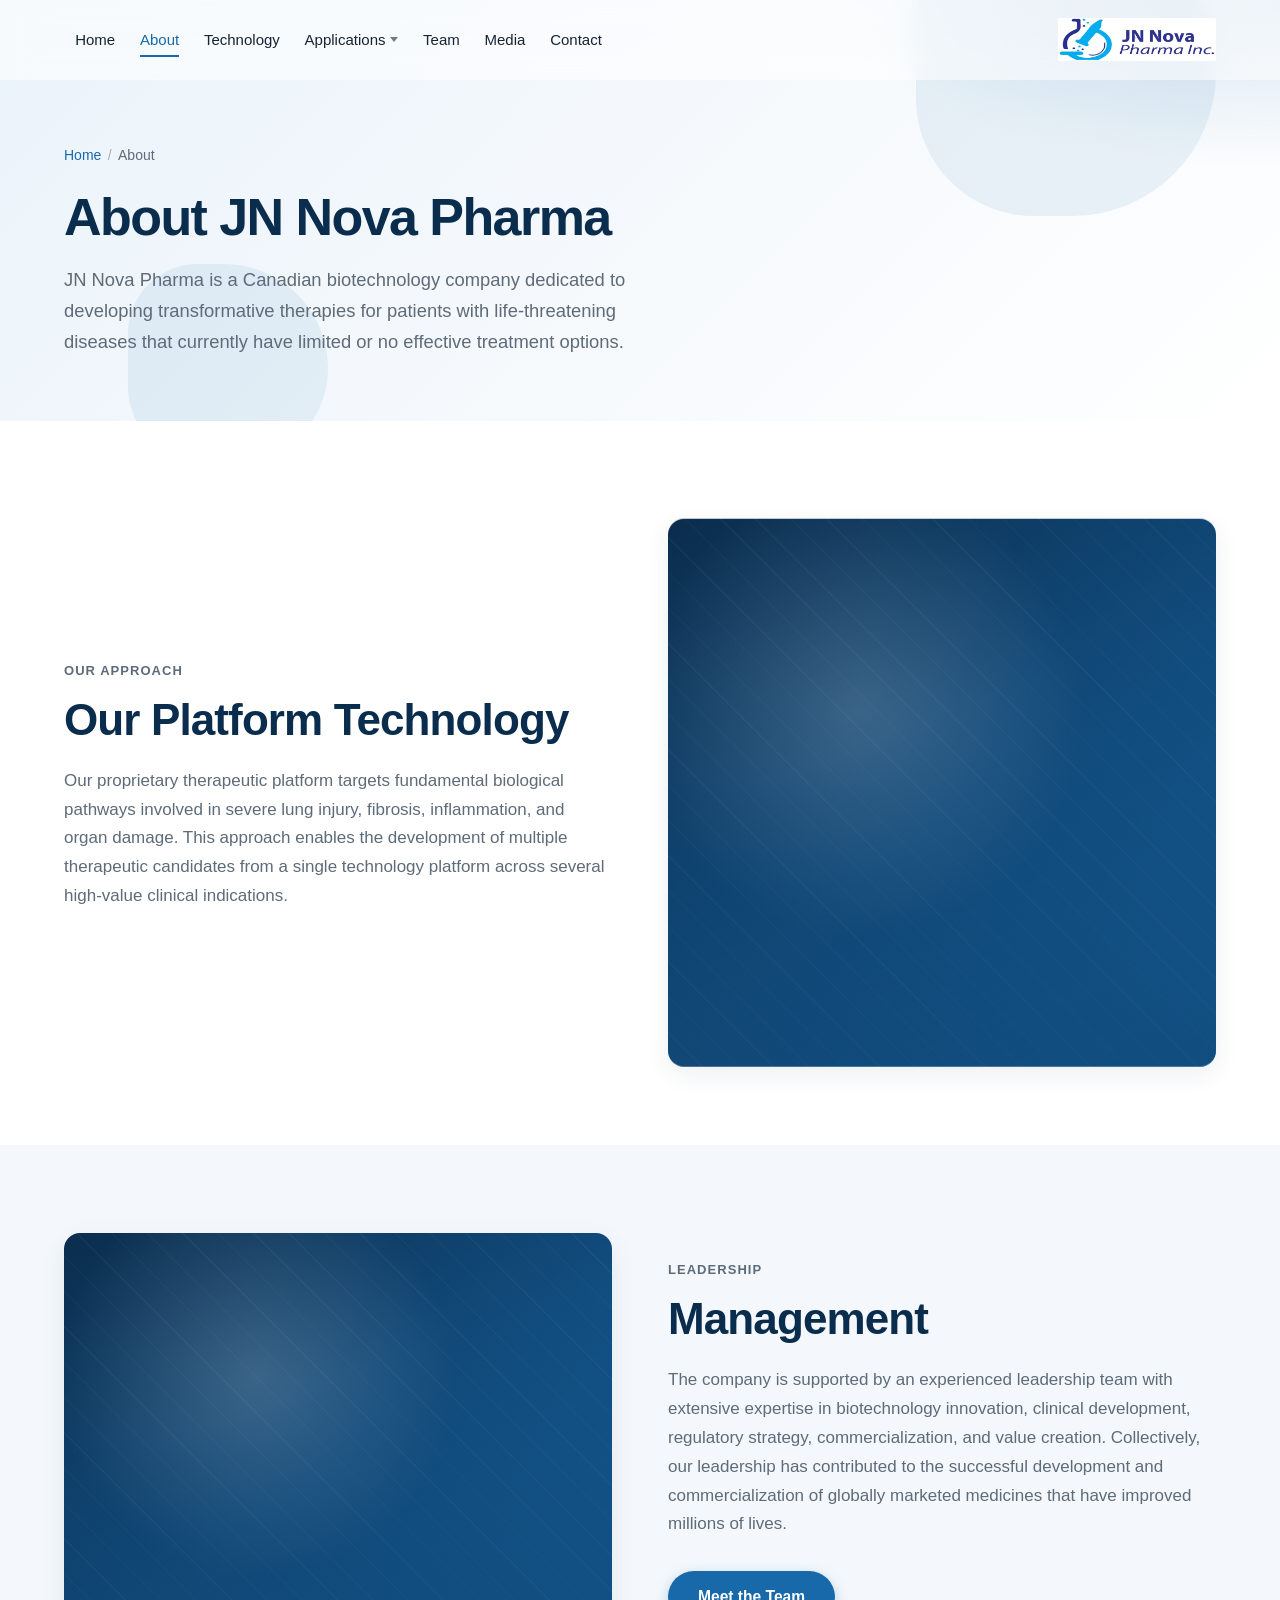
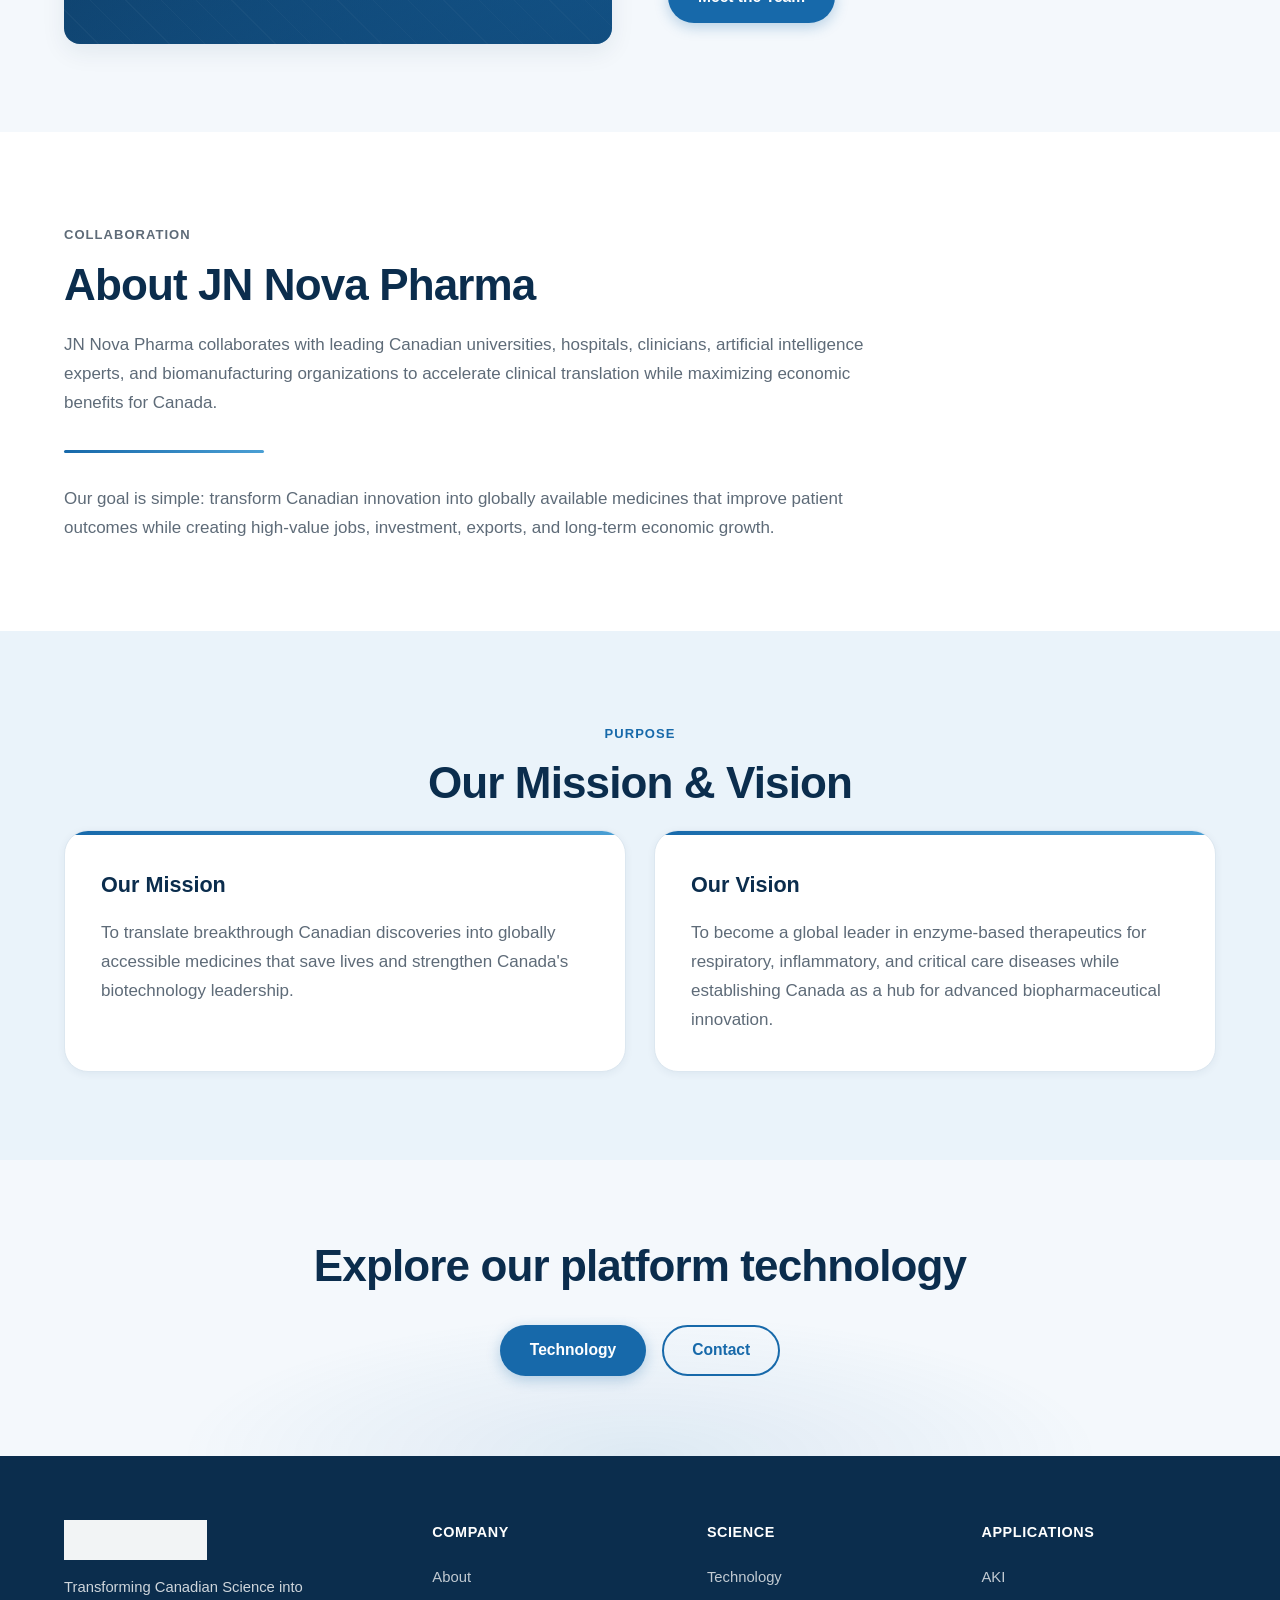
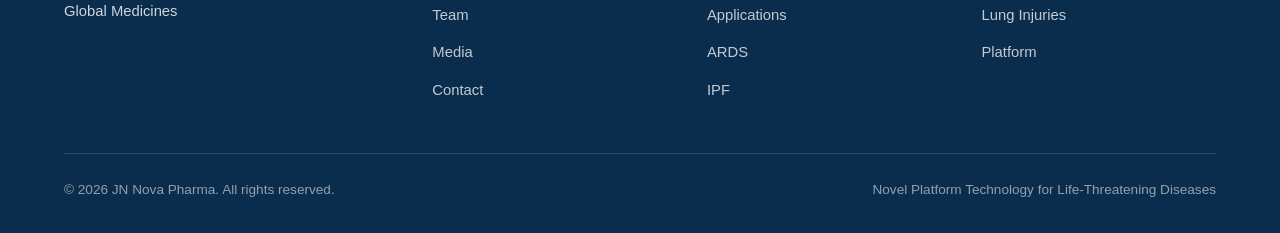
==== about.html @ 57dfb6fd "Full website" ====
<!DOCTYPE html>
<html lang="en">
<head>
  <meta charset="UTF-8">
  <meta name="viewport" content="width=device-width, initial-scale=1.0">
  <title>About JN Nova Pharma — Canadian Biotechnology Company</title>
  <meta name="description" content="JN Nova Pharma is a Canadian biotechnology company dedicated to developing transformative therapies for patients with life-threatening diseases that currently have limited or no effective treatment options.">
  <meta property="og:title" content="About JN Nova Pharma">
  <meta property="og:description" content="JN Nova Pharma is a Canadian biotechnology company dedicated to developing transformative therapies for patients with life-threatening diseases.">
  <meta property="og:type" content="website">
  <meta property="og:image" content="assets/logo.png">
  <link rel="stylesheet" href="styles.css">
</head>
<body class="page-load">
  <a class="skip-link" href="#main">Skip to main content</a>

  <header class="site-header">
    <div class="header-inner">
      <div class="nav-cluster">
        <button class="nav-toggle" type="button" aria-expanded="false" aria-controls="primary-nav" aria-label="Menu">
          <span></span><span></span><span></span>
        </button>
        <nav class="primary-nav" id="primary-nav" aria-label="Primary">
          <ul>
            <li><a href="index.html">Home</a></li>
            <li><a href="about.html" aria-current="page">About</a></li>
            <li><a href="technology.html">Technology</a></li>
            <li class="nav-dropdown">
              <button type="button" aria-expanded="false" aria-haspopup="true">Applications</button>
              <div class="nav-dropdown-panel" role="menu">
                <a href="applications.html" role="menuitem">Overview</a>
                <a href="ards.html" role="menuitem">ARDS</a>
                <a href="ipf.html" role="menuitem">IPF</a>
                <a href="aki.html" role="menuitem">AKI</a>
                <a href="lung-injuries.html" role="menuitem">Lung Injuries</a>
              </div>
            </li>
            <li><a href="team.html">Team</a></li>
            <li><a href="media.html">Media</a></li>
            <li><a href="contact.html">Contact</a></li>
          </ul>
        </nav>
      </div>
      <a class="logo-link" href="index.html">
        <img src="assets/logo.png" alt="JN Nova Pharma logo" width="573" height="160">
      </a>
    </div>
  </header>

  <main id="main">
    <section class="page-hero" aria-labelledby="page-title">
      <div class="page-hero__shapes" aria-hidden="true">
        <div class="page-hero__shape page-hero__shape--1"></div>
        <div class="page-hero__shape page-hero__shape--2"></div>
      </div>
      <div class="container">
        <nav class="breadcrumb" aria-label="Breadcrumb">
          <a href="index.html">Home</a>
          <span aria-hidden="true">/</span>
          <span>About</span>
        </nav>
        <h1 id="page-title">About JN Nova Pharma</h1>
        <p>JN Nova Pharma is a Canadian biotechnology company dedicated to developing transformative therapies for patients with life-threatening diseases that currently have limited or no effective treatment options.</p>
      </div>
    </section>

    <section class="section" aria-labelledby="platform-approach">
      <div class="container grid-2">
        <div class="reveal-left prose">
          <p class="section-label">Our Approach</p>
          <h2 class="section-title" id="platform-approach">Our Platform Technology</h2>
          <p>Our proprietary therapeutic platform targets fundamental biological pathways involved in severe lung injury, fibrosis, inflammation, and organ damage. This approach enables the development of multiple therapeutic candidates from a single technology platform across several high-value clinical indications.</p>
        </div>
        <div class="reveal-right">
          <!-- Replace with molecular / pathway research imagery -->
          <div class="media-frame media-frame--asymmetric img-zoom parallax-img">
            <div class="media-frame__pattern"></div>
            <div class="media-frame__overlay"></div>
          </div>
        </div>
      </div>
    </section>

    <section class="section section--soft" aria-labelledby="leadership-support">
      <div class="container grid-2">
        <div class="reveal-left order-media">
          <!-- Replace with clinical or leadership collaboration image -->
          <div class="media-frame img-zoom">
            <div class="media-frame__pattern"></div>
            <div class="media-frame__overlay"></div>
          </div>
        </div>
        <div class="reveal-right prose">
          <p class="section-label">Leadership</p>
          <h2 class="section-title" id="leadership-support">Management</h2>
          <p>The company is supported by an experienced leadership team with extensive expertise in biotechnology innovation, clinical development, regulatory strategy, commercialization, and value creation. Collectively, our leadership has contributed to the successful development and commercialization of globally marketed medicines that have improved millions of lives.</p>
          <div class="link-row">
            <a class="btn btn--primary" href="team.html">Meet the Team</a>
          </div>
        </div>
      </div>
    </section>

    <section class="section" aria-labelledby="collaboration">
      <div class="container">
        <div class="reveal prose" style="max-width: 800px;">
          <p class="section-label">Collaboration</p>
          <h2 class="section-title" id="collaboration">About JN Nova Pharma</h2>
          <p>JN Nova Pharma collaborates with leading Canadian universities, hospitals, clinicians, artificial intelligence experts, and biomanufacturing organizations to accelerate clinical translation while maximizing economic benefits for Canada.</p>
        </div>
        <hr class="gradient-accent mt-4" style="max-width: 200px; margin-left: 0;">
        <div class="reveal mt-4 prose" style="max-width: 800px;">
          <p>Our goal is simple: transform Canadian innovation into globally available medicines that improve patient outcomes while creating high-value jobs, investment, exports, and long-term economic growth.</p>
        </div>
      </div>
    </section>

    <section class="section section--blue" aria-labelledby="mission-vision">
      <div class="container">
        <div class="text-center reveal">
          <p class="section-label">Purpose</p>
          <h2 class="section-title" id="mission-vision">Our Mission &amp; Vision</h2>
        </div>
        <div class="mv-grid stagger">
          <article class="mv-card">
            <h3>Our Mission</h3>
            <p>To translate breakthrough Canadian discoveries into globally accessible medicines that save lives and strengthen Canada's biotechnology leadership.</p>
          </article>
          <article class="mv-card">
            <h3>Our Vision</h3>
            <p>To become a global leader in enzyme-based therapeutics for respiratory, inflammatory, and critical care diseases while establishing Canada as a hub for advanced biopharmaceutical innovation.</p>
          </article>
        </div>
      </div>
    </section>

    <section class="cta-band" aria-labelledby="about-cta">
      <div class="container reveal text-center">
        <h2 class="section-title" id="about-cta">Explore our platform technology</h2>
        <div class="btn-group">
          <a class="btn btn--primary" href="technology.html">Technology</a>
          <a class="btn btn--outline" href="contact.html">Contact</a>
        </div>
      </div>
    </section>
  </main>

  <footer class="site-footer">
    <div class="container">
      <div class="footer-grid">
        <div class="footer-brand">
          <img src="assets/logo.png" alt="JN Nova Pharma logo" width="573" height="160">
          <p>Transforming Canadian Science into Global Medicines</p>
        </div>
        <div class="footer-col">
          <h4>Company</h4>
          <ul>
            <li><a href="about.html">About</a></li>
            <li><a href="team.html">Team</a></li>
            <li><a href="media.html">Media</a></li>
            <li><a href="contact.html">Contact</a></li>
          </ul>
        </div>
        <div class="footer-col">
          <h4>Science</h4>
          <ul>
            <li><a href="technology.html">Technology</a></li>
            <li><a href="applications.html">Applications</a></li>
            <li><a href="ards.html">ARDS</a></li>
            <li><a href="ipf.html">IPF</a></li>
          </ul>
        </div>
        <div class="footer-col">
          <h4>Applications</h4>
          <ul>
            <li><a href="aki.html">AKI</a></li>
            <li><a href="lung-injuries.html">Lung Injuries</a></li>
            <li><a href="technology.html">Platform</a></li>
          </ul>
        </div>
      </div>
      <div class="footer-bottom">
        <p>&copy; <span data-year></span> JN Nova Pharma. All rights reserved.</p>
        <p>Novel Platform Technology for Life-Threatening Diseases</p>
      </div>
    </div>
  </footer>

  <script src="script.js"></script>
</body>
</html>
---- styles.css ----
/* ==========================================================================
   JN Nova Pharma — Global Styles
   HTML5 / CSS3 only — no frameworks
   ========================================================================== */

:root {
  --bg: #ffffff;
  --bg-soft: #f4f8fc;
  --bg-blue: #eaf3fa;
  --primary: #1769aa;
  --primary-hover: #12568c;
  --dark: #0b2d4d;
  --text: #172333;
  --text-secondary: #5e6b78;
  --border: #dce7f0;
  --white: #ffffff;
  --shadow-sm: 0 2px 8px rgba(11, 45, 77, 0.06);
  --shadow-md: 0 8px 24px rgba(11, 45, 77, 0.08);
  --shadow-lg: 0 16px 48px rgba(11, 45, 77, 0.12);
  --radius: 16px;
  --radius-sm: 10px;
  --radius-lg: 24px;
  --header-h: 80px;
  --font: -apple-system, BlinkMacSystemFont, "Segoe UI", Roboto, "Helvetica Neue", Arial, sans-serif;
  --transition: 0.3s ease;
  --max: 1200px;
}

*,
*::before,
*::after {
  box-sizing: border-box;
  margin: 0;
  padding: 0;
}

html {
  scroll-behavior: smooth;
  -webkit-text-size-adjust: 100%;
}

body {
  font-family: var(--font);
  font-size: 1.0625rem;
  line-height: 1.7;
  color: var(--text);
  background: var(--bg);
  overflow-x: hidden;
}

img {
  max-width: 100%;
  height: auto;
  display: block;
  object-fit: cover;
}

a {
  color: var(--primary);
  text-decoration: none;
  transition: color var(--transition);
}

a:hover {
  color: var(--primary-hover);
}

ul,
ol {
  list-style: none;
}

button,
input,
textarea,
select {
  font-family: inherit;
  font-size: inherit;
}

/* --------------------------------------------------------------------------
   Accessibility
   -------------------------------------------------------------------------- */

.skip-link {
  position: absolute;
  top: -100%;
  left: 1rem;
  z-index: 10000;
  background: var(--dark);
  color: var(--white);
  padding: 0.75rem 1.25rem;
  border-radius: var(--radius-sm);
  font-weight: 600;
}

.skip-link:focus {
  top: 1rem;
}

:focus-visible {
  outline: 3px solid var(--primary);
  outline-offset: 3px;
}

.sr-only {
  position: absolute;
  width: 1px;
  height: 1px;
  padding: 0;
  margin: -1px;
  overflow: hidden;
  clip: rect(0, 0, 0, 0);
  white-space: nowrap;
  border: 0;
}

/* --------------------------------------------------------------------------
   Layout utilities
   -------------------------------------------------------------------------- */

.container {
  width: 100%;
  max-width: var(--max);
  margin: 0 auto;
  padding: 0 1.5rem;
}

.section {
  padding: 5.5rem 0;
  position: relative;
}

.section--soft {
  background: var(--bg-soft);
}

.section--blue {
  background: var(--bg-blue);
}

.section--dark {
  background: var(--dark);
  color: var(--white);
}

.section--dark .section-label,
.section--dark .section-lead,
.section--dark p {
  color: rgba(255, 255, 255, 0.82);
}

.section-label {
  display: inline-block;
  font-size: 0.8125rem;
  font-weight: 700;
  letter-spacing: 0.08em;
  text-transform: uppercase;
  color: var(--primary);
  margin-bottom: 0.75rem;
}

.section-title {
  font-size: clamp(1.85rem, 4vw, 2.75rem);
  font-weight: 700;
  line-height: 1.2;
  color: var(--dark);
  letter-spacing: -0.02em;
  margin-bottom: 1.25rem;
}

.section--dark .section-title {
  color: var(--white);
}

.section-lead {
  font-size: 1.125rem;
  color: var(--text-secondary);
  max-width: 640px;
  margin-bottom: 2rem;
}

.grid-2 {
  display: grid;
  grid-template-columns: 1fr 1fr;
  gap: 3.5rem;
  align-items: center;
}

.grid-3 {
  display: grid;
  grid-template-columns: repeat(3, 1fr);
  gap: 1.75rem;
}

.grid-4 {
  display: grid;
  grid-template-columns: repeat(4, 1fr);
  gap: 1.5rem;
}

/* --------------------------------------------------------------------------
   Header / Navigation
   -------------------------------------------------------------------------- */

.site-header {
  position: fixed;
  top: 0;
  left: 0;
  right: 0;
  z-index: 1000;
  height: var(--header-h);
  display: flex;
  align-items: center;
  transition: background 0.35s ease, box-shadow 0.35s ease, backdrop-filter 0.35s ease;
  background: rgba(255, 255, 255, 0.55);
  backdrop-filter: blur(14px);
  -webkit-backdrop-filter: blur(14px);
  border-bottom: 1px solid transparent;
}

.site-header.is-scrolled {
  background: rgba(255, 255, 255, 0.97);
  box-shadow: var(--shadow-sm);
  border-bottom-color: var(--border);
  backdrop-filter: blur(8px);
  -webkit-backdrop-filter: blur(8px);
}

.header-inner {
  display: flex;
  align-items: center;
  justify-content: space-between;
  width: 100%;
  max-width: var(--max);
  margin: 0 auto;
  padding: 0 1.5rem;
  gap: 1.5rem;
}

.nav-cluster {
  display: flex;
  align-items: center;
  gap: 0.25rem;
  flex: 1;
}

.nav-toggle {
  display: none;
  flex-direction: column;
  justify-content: center;
  gap: 5px;
  width: 44px;
  height: 44px;
  background: transparent;
  border: 1px solid var(--border);
  border-radius: var(--radius-sm);
  cursor: pointer;
  padding: 10px;
  flex-shrink: 0;
}

.nav-toggle span {
  display: block;
  height: 2px;
  width: 100%;
  background: var(--dark);
  border-radius: 2px;
  transition: transform 0.3s ease, opacity 0.3s ease;
}

.nav-toggle[aria-expanded="true"] span:nth-child(1) {
  transform: translateY(7px) rotate(45deg);
}

.nav-toggle[aria-expanded="true"] span:nth-child(2) {
  opacity: 0;
}

.nav-toggle[aria-expanded="true"] span:nth-child(3) {
  transform: translateY(-7px) rotate(-45deg);
}

.primary-nav ul {
  display: flex;
  align-items: center;
  gap: 0.15rem;
  flex-wrap: wrap;
}

.primary-nav a {
  position: relative;
  display: inline-block;
  padding: 0.5rem 0.7rem;
  color: var(--text);
  font-size: 0.9375rem;
  font-weight: 500;
}

.primary-nav a::after {
  content: "";
  position: absolute;
  left: 0.7rem;
  right: 0.7rem;
  bottom: 0.2rem;
  height: 2px;
  background: var(--primary);
  transform: scaleX(0);
  transform-origin: left;
  transition: transform 0.3s ease;
}

.primary-nav a:hover,
.primary-nav a[aria-current="page"] {
  color: var(--primary);
}

.primary-nav a:hover::after,
.primary-nav a[aria-current="page"]::after {
  transform: scaleX(1);
}

.logo-link {
  display: flex;
  align-items: center;
  flex-shrink: 0;
  margin-left: auto;
}

.logo-link img {
  height: 44px;
  width: auto;
  object-fit: contain;
}

.nav-dropdown {
  position: relative;
}

.nav-dropdown > button {
  background: none;
  border: none;
  cursor: pointer;
  position: relative;
  display: inline-flex;
  align-items: center;
  gap: 0.3rem;
  padding: 0.5rem 0.7rem;
  color: var(--text);
  font-size: 0.9375rem;
  font-weight: 500;
}

.nav-dropdown > button::after {
  content: "";
  width: 0;
  height: 0;
  border-left: 4px solid transparent;
  border-right: 4px solid transparent;
  border-top: 5px solid currentColor;
  opacity: 0.6;
}

.nav-dropdown-panel {
  position: absolute;
  top: calc(100% + 0.5rem);
  left: 0;
  min-width: 220px;
  background: var(--white);
  border: 1px solid var(--border);
  border-radius: var(--radius-sm);
  box-shadow: var(--shadow-md);
  padding: 0.5rem;
  opacity: 0;
  visibility: hidden;
  transform: translateY(6px);
  transition: opacity 0.25s ease, transform 0.25s ease, visibility 0.25s ease;
  z-index: 100;
}

.nav-dropdown.is-open .nav-dropdown-panel,
.nav-dropdown:hover .nav-dropdown-panel,
.nav-dropdown:focus-within .nav-dropdown-panel {
  opacity: 1;
  visibility: visible;
  transform: translateY(0);
}

.nav-dropdown-panel a {
  display: block;
  padding: 0.65rem 0.85rem;
  border-radius: 8px;
  color: var(--text);
  font-size: 0.9rem;
}

.nav-dropdown-panel a::after {
  display: none;
}

.nav-dropdown-panel a:hover {
  background: var(--bg-soft);
  color: var(--primary);
}

/* --------------------------------------------------------------------------
   Buttons
   -------------------------------------------------------------------------- */

.btn {
  display: inline-flex;
  align-items: center;
  justify-content: center;
  gap: 0.5rem;
  padding: 0.9rem 1.75rem;
  font-weight: 600;
  font-size: 0.975rem;
  border-radius: 999px;
  border: 2px solid transparent;
  cursor: pointer;
  transition: background 0.3s ease, color 0.3s ease, border-color 0.3s ease, transform 0.3s ease, box-shadow 0.3s ease;
  text-align: center;
  line-height: 1.2;
}

.btn:hover {
  transform: translateY(-2px);
}

.btn--primary {
  background: var(--primary);
  color: var(--white);
  box-shadow: 0 4px 14px rgba(23, 105, 170, 0.28);
}

.btn--primary:hover {
  background: var(--primary-hover);
  color: var(--white);
  box-shadow: 0 8px 20px rgba(23, 105, 170, 0.35);
}

.btn--outline {
  background: transparent;
  color: var(--primary);
  border-color: var(--primary);
}

.btn--outline:hover {
  background: var(--primary);
  color: var(--white);
}

.btn--light {
  background: var(--white);
  color: var(--primary);
}

.btn--light:hover {
  background: var(--bg-blue);
  color: var(--primary-hover);
}

.btn--ghost {
  background: transparent;
  color: var(--white);
  border-color: rgba(255, 255, 255, 0.45);
}

.btn--ghost:hover {
  background: rgba(255, 255, 255, 0.12);
  color: var(--white);
}

.btn-group {
  display: flex;
  flex-wrap: wrap;
  gap: 1rem;
  margin-top: 2rem;
}

/* --------------------------------------------------------------------------
   Hero — Homepage
   -------------------------------------------------------------------------- */

.hero {
  position: relative;
  min-height: 100vh;
  min-height: 100dvh;
  display: flex;
  align-items: center;
  padding: calc(var(--header-h) + 3rem) 0 4rem;
  overflow: hidden;
  background:
    radial-gradient(ellipse 80% 60% at 85% 20%, rgba(23, 105, 170, 0.12) 0%, transparent 55%),
    radial-gradient(ellipse 50% 40% at 10% 80%, rgba(234, 243, 250, 0.9) 0%, transparent 50%),
    linear-gradient(165deg, #ffffff 0%, #f4f8fc 55%, #eaf3fa 100%);
}

.hero__shapes {
  position: absolute;
  inset: 0;
  pointer-events: none;
  overflow: hidden;
}

.hero__shape {
  position: absolute;
  border-radius: 50%;
  filter: blur(40px);
  opacity: 0.45;
  animation: floatShape 18s ease-in-out infinite;
}

.hero__shape--1 {
  width: 420px;
  height: 420px;
  background: #1769aa;
  top: -10%;
  right: -5%;
  opacity: 0.12;
}

.hero__shape--2 {
  width: 280px;
  height: 280px;
  background: #0b2d4d;
  bottom: 10%;
  left: -8%;
  opacity: 0.08;
  animation-delay: -6s;
  animation-duration: 22s;
}

.hero__shape--3 {
  width: 180px;
  height: 180px;
  background: #1769aa;
  top: 45%;
  right: 30%;
  opacity: 0.1;
  animation-delay: -12s;
  animation-duration: 16s;
}

@keyframes floatShape {
  0%,
  100% {
    transform: translate(0, 0) scale(1);
  }
  33% {
    transform: translate(20px, -30px) scale(1.05);
  }
  66% {
    transform: translate(-15px, 15px) scale(0.95);
  }
}

.hero__grid {
  display: grid;
  grid-template-columns: 1.1fr 0.9fr;
  gap: 3rem;
  align-items: center;
  position: relative;
  z-index: 1;
}

.hero__brand {
  font-size: clamp(2.5rem, 6vw, 4rem);
  font-weight: 800;
  color: var(--dark);
  letter-spacing: -0.03em;
  line-height: 1.05;
  margin-bottom: 1rem;
}

.hero__title {
  font-size: clamp(1.5rem, 3.2vw, 2.15rem);
  font-weight: 700;
  color: var(--primary);
  line-height: 1.25;
  letter-spacing: -0.02em;
  margin-bottom: 0.85rem;
}

.hero__subtitle {
  font-size: clamp(1.05rem, 2vw, 1.25rem);
  font-weight: 600;
  color: var(--text);
  margin-bottom: 1.25rem;
}

.hero__text {
  color: var(--text-secondary);
  max-width: 540px;
  margin-bottom: 0.75rem;
}

.hero__visual {
  position: relative;
  height: min(520px, 70vh);
}

.hero__image-frame {
  position: absolute;
  inset: 0;
  border-radius: 32% 68% 45% 55% / 55% 35% 65% 45%;
  overflow: hidden;
  box-shadow: var(--shadow-lg);
  background: linear-gradient(145deg, #0b2d4d 0%, #1769aa 55%, #4a9fd4 100%);
  animation: morphFrame 20s ease-in-out infinite, driftImage 12s ease-in-out infinite;
}

.hero__image-frame::before {
  content: "";
  position: absolute;
  inset: 0;
  background:
    radial-gradient(circle at 30% 40%, rgba(255, 255, 255, 0.2) 0%, transparent 40%),
    radial-gradient(circle at 70% 70%, rgba(234, 243, 250, 0.25) 0%, transparent 35%),
    repeating-linear-gradient(
      -25deg,
      transparent,
      transparent 18px,
      rgba(255, 255, 255, 0.04) 18px,
      rgba(255, 255, 255, 0.04) 19px
    );
}

.hero__image-frame::after {
  content: "";
  position: absolute;
  width: 55%;
  height: 55%;
  top: 20%;
  left: 22%;
  border: 2px solid rgba(255, 255, 255, 0.2);
  border-radius: 40% 60% 55% 45% / 50% 40% 60% 50%;
  animation: driftImage 10s ease-in-out infinite reverse;
}

.hero__accent-card {
  position: absolute;
  bottom: 8%;
  left: -8%;
  background: var(--white);
  border: 1px solid var(--border);
  border-radius: var(--radius);
  padding: 1.15rem 1.35rem;
  box-shadow: var(--shadow-md);
  max-width: 240px;
  z-index: 2;
  animation: driftImage 14s ease-in-out infinite;
}

.hero__accent-card strong {
  display: block;
  color: var(--dark);
  font-size: 0.9rem;
  margin-bottom: 0.25rem;
}

.hero__accent-card span {
  font-size: 0.8rem;
  color: var(--text-secondary);
  line-height: 1.4;
}

@keyframes morphFrame {
  0%,
  100% {
    border-radius: 32% 68% 45% 55% / 55% 35% 65% 45%;
  }
  50% {
    border-radius: 55% 45% 60% 40% / 40% 55% 45% 60%;
  }
}

@keyframes driftImage {
  0%,
  100% {
    transform: translate(0, 0);
  }
  50% {
    transform: translate(8px, -12px);
  }
}

/* --------------------------------------------------------------------------
   Page hero (interior)
   -------------------------------------------------------------------------- */

.page-hero {
  position: relative;
  padding: calc(var(--header-h) + 4rem) 0 4rem;
  overflow: hidden;
  background:
    radial-gradient(ellipse 70% 80% at 100% 0%, rgba(23, 105, 170, 0.15) 0%, transparent 50%),
    linear-gradient(135deg, #eaf3fa 0%, #f4f8fc 45%, #ffffff 100%);
}

.page-hero__shapes {
  position: absolute;
  inset: 0;
  pointer-events: none;
}

.page-hero__shape {
  position: absolute;
  border-radius: 40% 60% 55% 45%;
  background: rgba(23, 105, 170, 0.08);
  animation: floatShape 20s ease-in-out infinite;
}

.page-hero__shape--1 {
  width: 300px;
  height: 300px;
  top: -20%;
  right: 5%;
}

.page-hero__shape--2 {
  width: 200px;
  height: 200px;
  bottom: -10%;
  left: 10%;
  animation-delay: -8s;
}

.page-hero .container {
  position: relative;
  z-index: 1;
}

.page-hero h1 {
  font-size: clamp(2rem, 4.5vw, 3.25rem);
  font-weight: 800;
  color: var(--dark);
  letter-spacing: -0.03em;
  line-height: 1.15;
  max-width: 800px;
  margin-bottom: 1rem;
}

.page-hero p {
  font-size: 1.15rem;
  color: var(--text-secondary);
  max-width: 620px;
}

.breadcrumb {
  display: flex;
  flex-wrap: wrap;
  gap: 0.4rem;
  align-items: center;
  font-size: 0.875rem;
  color: var(--text-secondary);
  margin-bottom: 1.25rem;
}

.breadcrumb a {
  color: var(--primary);
}

.breadcrumb span[aria-hidden="true"] {
  opacity: 0.5;
}

/* --------------------------------------------------------------------------
   Cards
   -------------------------------------------------------------------------- */

.card {
  background: var(--white);
  border: 1px solid var(--border);
  border-radius: var(--radius);
  padding: 1.75rem;
  box-shadow: var(--shadow-sm);
  transition: transform 0.35s ease, box-shadow 0.35s ease, border-color 0.35s ease;
  height: 100%;
  display: flex;
  flex-direction: column;
}

.card:hover {
  transform: translateY(-6px);
  box-shadow: var(--shadow-md);
  border-color: rgba(23, 105, 170, 0.25);
}

.card__icon {
  width: 48px;
  height: 48px;
  border-radius: 12px;
  background: var(--bg-blue);
  display: flex;
  align-items: center;
  justify-content: center;
  margin-bottom: 1.15rem;
  color: var(--primary);
  flex-shrink: 0;
}

.card__icon svg {
  width: 24px;
  height: 24px;
}

.card h3 {
  font-size: 1.15rem;
  font-weight: 700;
  color: var(--dark);
  margin-bottom: 0.65rem;
  letter-spacing: -0.01em;
}

.card p {
  color: var(--text-secondary);
  font-size: 0.975rem;
  flex: 1;
}

.card__link {
  display: inline-flex;
  align-items: center;
  gap: 0.4rem;
  margin-top: 1.25rem;
  font-weight: 600;
  font-size: 0.925rem;
  color: var(--primary);
}

.card__link svg {
  width: 16px;
  height: 16px;
  transition: transform 0.3s ease;
}

.card:hover .card__link svg {
  transform: translateX(4px);
}

.card--link {
  text-decoration: none;
  color: inherit;
}

.card--link:hover {
  color: inherit;
}

.feature-list {
  display: grid;
  gap: 0.85rem;
}

.feature-list li {
  display: flex;
  align-items: flex-start;
  gap: 0.85rem;
  padding: 1rem 1.15rem;
  background: var(--white);
  border: 1px solid var(--border);
  border-radius: var(--radius-sm);
  transition: border-color 0.3s ease, transform 0.3s ease, box-shadow 0.3s ease;
}

.feature-list li:hover {
  border-color: rgba(23, 105, 170, 0.3);
  transform: translateX(4px);
  box-shadow: var(--shadow-sm);
}

.feature-list .check {
  flex-shrink: 0;
  width: 28px;
  height: 28px;
  border-radius: 50%;
  background: var(--bg-blue);
  color: var(--primary);
  display: flex;
  align-items: center;
  justify-content: center;
}

.feature-list .check svg {
  width: 14px;
  height: 14px;
}

.feature-list span {
  font-weight: 500;
  color: var(--text);
  padding-top: 0.15rem;
}

/* --------------------------------------------------------------------------
   Mission / Vision blocks
   -------------------------------------------------------------------------- */

.mv-grid {
  display: grid;
  grid-template-columns: 1fr 1fr;
  gap: 1.75rem;
}

.mv-card {
  background: var(--white);
  border: 1px solid var(--border);
  border-radius: var(--radius-lg);
  padding: 2.25rem;
  position: relative;
  overflow: hidden;
  box-shadow: var(--shadow-sm);
}

.mv-card::before {
  content: "";
  position: absolute;
  top: 0;
  left: 0;
  right: 0;
  height: 4px;
  background: linear-gradient(90deg, var(--primary), #4a9fd4);
}

.mv-card h3 {
  font-size: 1.35rem;
  color: var(--dark);
  margin-bottom: 1rem;
}

.mv-card p {
  color: var(--text-secondary);
}

/* --------------------------------------------------------------------------
   Highlight / platform band
   -------------------------------------------------------------------------- */

.highlight-band {
  position: relative;
  overflow: hidden;
  background: linear-gradient(135deg, var(--dark) 0%, #134a75 50%, var(--primary) 100%);
  color: var(--white);
  padding: 5rem 0;
}

.highlight-band::before {
  content: "";
  position: absolute;
  width: 500px;
  height: 500px;
  border-radius: 50%;
  background: rgba(255, 255, 255, 0.05);
  top: -40%;
  right: -10%;
  animation: floatShape 24s ease-in-out infinite;
}

.highlight-band .section-title {
  color: var(--white);
}

.highlight-band p {
  color: rgba(255, 255, 255, 0.85);
  max-width: 700px;
}

.pill-row {
  display: flex;
  flex-wrap: wrap;
  gap: 0.75rem;
  margin-top: 2rem;
}

.pill {
  display: inline-flex;
  align-items: center;
  padding: 0.55rem 1.1rem;
  background: rgba(255, 255, 255, 0.12);
  border: 1px solid rgba(255, 255, 255, 0.2);
  border-radius: 999px;
  font-size: 0.9rem;
  font-weight: 500;
  color: var(--white);
  backdrop-filter: blur(4px);
}

/* --------------------------------------------------------------------------
   Image treatments
   -------------------------------------------------------------------------- */

.media-frame {
  position: relative;
  border-radius: var(--radius-lg);
  overflow: hidden;
  box-shadow: var(--shadow-md);
  aspect-ratio: 4 / 3;
  background: linear-gradient(145deg, var(--dark), var(--primary));
}

.media-frame--asymmetric {
  border-radius: 40% 60% 50% 50% / 50% 40% 60% 50%;
  aspect-ratio: 1;
}

.media-frame--overlap {
  margin-bottom: -3rem;
  z-index: 2;
}

.media-frame__overlay {
  position: absolute;
  inset: 0;
  background: linear-gradient(160deg, transparent 40%, rgba(11, 45, 77, 0.45) 100%);
  pointer-events: none;
}

.media-frame__pattern {
  position: absolute;
  inset: 0;
  background:
    radial-gradient(circle at 35% 35%, rgba(255, 255, 255, 0.18) 0%, transparent 45%),
    repeating-linear-gradient(
      45deg,
      transparent,
      transparent 24px,
      rgba(255, 255, 255, 0.04) 24px,
      rgba(255, 255, 255, 0.04) 25px
    );
}

.img-zoom {
  overflow: hidden;
  border-radius: var(--radius);
}

.img-zoom > * {
  transition: transform 0.6s ease;
}

.img-zoom:hover > * {
  transform: scale(1.06);
}

.split-section .media-frame {
  animation: driftImage 16s ease-in-out infinite;
}

/* --------------------------------------------------------------------------
   Team cards
   -------------------------------------------------------------------------- */

.team-card {
  background: var(--white);
  border: 1px solid var(--border);
  border-radius: var(--radius-lg);
  padding: 2rem;
  box-shadow: var(--shadow-sm);
  transition: transform 0.35s ease, box-shadow 0.35s ease;
  height: 100%;
}

.team-card:hover {
  transform: translateY(-6px);
  box-shadow: var(--shadow-md);
}

.team-card__avatar {
  width: 72px;
  height: 72px;
  border-radius: 50%;
  background: linear-gradient(135deg, var(--bg-blue), var(--primary));
  display: flex;
  align-items: center;
  justify-content: center;
  color: var(--white);
  font-weight: 700;
  font-size: 1.25rem;
  margin-bottom: 1.25rem;
  letter-spacing: 0.02em;
}

.team-card__role {
  display: inline-block;
  font-size: 0.8rem;
  font-weight: 700;
  letter-spacing: 0.06em;
  text-transform: uppercase;
  color: var(--primary);
  margin-bottom: 0.4rem;
}

.team-card h3 {
  font-size: 1.35rem;
  color: var(--dark);
  margin-bottom: 1rem;
}

.team-card p {
  color: var(--text-secondary);
  font-size: 0.975rem;
}

.team-grid {
  display: grid;
  grid-template-columns: 1fr;
  gap: 1.75rem;
}

/* --------------------------------------------------------------------------
   News / Media
   -------------------------------------------------------------------------- */

.news-card {
  background: var(--white);
  border: 1px solid var(--border);
  border-radius: var(--radius-lg);
  overflow: hidden;
  box-shadow: var(--shadow-sm);
  transition: transform 0.35s ease, box-shadow 0.35s ease;
  display: grid;
  grid-template-columns: 200px 1fr;
}

.news-card:hover {
  transform: translateY(-4px);
  box-shadow: var(--shadow-md);
}

.news-card__date {
  background: linear-gradient(160deg, var(--dark), var(--primary));
  color: var(--white);
  display: flex;
  flex-direction: column;
  align-items: center;
  justify-content: center;
  padding: 2rem 1rem;
  text-align: center;
}

.news-card__date strong {
  font-size: 2rem;
  font-weight: 800;
  line-height: 1;
}

.news-card__date span {
  font-size: 0.9rem;
  opacity: 0.85;
  margin-top: 0.35rem;
}

.news-card__body {
  padding: 2rem;
}

.news-card__body h3 {
  font-size: 1.35rem;
  color: var(--dark);
  margin-bottom: 0.85rem;
}

.news-card__body p {
  color: var(--text-secondary);
}

/* --------------------------------------------------------------------------
   Contact form
   -------------------------------------------------------------------------- */

.contact-grid {
  display: grid;
  grid-template-columns: 1fr 1.2fr;
  gap: 3rem;
  align-items: start;
}

.form-card {
  background: var(--white);
  border: 1px solid var(--border);
  border-radius: var(--radius-lg);
  padding: 2.25rem;
  box-shadow: var(--shadow-sm);
}

.form-group {
  margin-bottom: 1.25rem;
}

.form-group label {
  display: block;
  font-weight: 600;
  font-size: 0.9rem;
  color: var(--dark);
  margin-bottom: 0.4rem;
}

.form-group .required {
  color: var(--primary);
}

.form-group input,
.form-group textarea,
.form-group select {
  width: 100%;
  padding: 0.85rem 1rem;
  border: 1px solid var(--border);
  border-radius: var(--radius-sm);
  background: var(--bg);
  color: var(--text);
  transition: border-color 0.25s ease, box-shadow 0.25s ease;
}

.form-group input:focus,
.form-group textarea:focus,
.form-group select:focus {
  outline: none;
  border-color: var(--primary);
  box-shadow: 0 0 0 3px rgba(23, 105, 170, 0.15);
}

.form-group input.is-invalid,
.form-group textarea.is-invalid {
  border-color: #c0392b;
}

.form-error {
  display: none;
  color: #c0392b;
  font-size: 0.825rem;
  margin-top: 0.35rem;
}

.form-group.has-error .form-error {
  display: block;
}

.form-success {
  display: none;
  background: var(--bg-blue);
  border: 1px solid var(--border);
  border-radius: var(--radius-sm);
  padding: 1rem 1.25rem;
  color: var(--dark);
  margin-bottom: 1.25rem;
}

.form-success.is-visible {
  display: block;
}

.contact-info p {
  color: var(--text-secondary);
  margin-bottom: 1rem;
}

/* --------------------------------------------------------------------------
   CTA band
   -------------------------------------------------------------------------- */

.cta-band {
  text-align: center;
  padding: 5rem 0;
  background:
    radial-gradient(ellipse 60% 80% at 50% 100%, rgba(23, 105, 170, 0.1) 0%, transparent 60%),
    var(--bg-soft);
}

.cta-band .section-title {
  max-width: 700px;
  margin-left: auto;
  margin-right: auto;
}

.cta-band .section-lead {
  margin-left: auto;
  margin-right: auto;
}

.cta-band .btn-group {
  justify-content: center;
}

/* --------------------------------------------------------------------------
   Footer
   -------------------------------------------------------------------------- */

.site-footer {
  background: var(--dark);
  color: rgba(255, 255, 255, 0.8);
  padding: 4rem 0 2rem;
}

.footer-grid {
  display: grid;
  grid-template-columns: 1.4fr 1fr 1fr 1fr;
  gap: 2.5rem;
  margin-bottom: 3rem;
}

.footer-brand img {
  height: 40px;
  width: auto;
  margin-bottom: 1rem;
  filter: brightness(0) invert(1);
  opacity: 0.95;
}

.footer-brand p {
  font-size: 0.925rem;
  line-height: 1.6;
  max-width: 280px;
}

.footer-col h4 {
  color: var(--white);
  font-size: 0.9rem;
  font-weight: 700;
  letter-spacing: 0.04em;
  text-transform: uppercase;
  margin-bottom: 1.15rem;
}

.footer-col ul {
  display: grid;
  gap: 0.55rem;
}

.footer-col a {
  color: rgba(255, 255, 255, 0.75);
  font-size: 0.925rem;
  transition: color 0.25s ease;
}

.footer-col a:hover {
  color: var(--white);
}

.footer-bottom {
  border-top: 1px solid rgba(255, 255, 255, 0.12);
  padding-top: 1.5rem;
  display: flex;
  flex-wrap: wrap;
  justify-content: space-between;
  gap: 1rem;
  font-size: 0.85rem;
  color: rgba(255, 255, 255, 0.55);
}

/* --------------------------------------------------------------------------
   Animations — scroll & page load
   -------------------------------------------------------------------------- */

.reveal {
  opacity: 0;
  transform: translateY(28px);
  transition: opacity 0.7s ease, transform 0.7s ease;
}

.reveal.is-visible {
  opacity: 1;
  transform: translateY(0);
}

.reveal-left {
  opacity: 0;
  transform: translateX(-32px);
  transition: opacity 0.7s ease, transform 0.7s ease;
}

.reveal-left.is-visible {
  opacity: 1;
  transform: translateX(0);
}

.reveal-right {
  opacity: 0;
  transform: translateX(32px);
  transition: opacity 0.7s ease, transform 0.7s ease;
}

.reveal-right.is-visible {
  opacity: 1;
  transform: translateX(0);
}

.stagger > * {
  opacity: 0;
  transform: translateY(24px);
  transition: opacity 0.6s ease, transform 0.6s ease;
}

.stagger.is-visible > *:nth-child(1) {
  transition-delay: 0.05s;
}
.stagger.is-visible > *:nth-child(2) {
  transition-delay: 0.12s;
}
.stagger.is-visible > *:nth-child(3) {
  transition-delay: 0.19s;
}
.stagger.is-visible > *:nth-child(4) {
  transition-delay: 0.26s;
}
.stagger.is-visible > *:nth-child(5) {
  transition-delay: 0.33s;
}
.stagger.is-visible > *:nth-child(6) {
  transition-delay: 0.4s;
}

.stagger.is-visible > * {
  opacity: 1;
  transform: translateY(0);
}

.page-load {
  animation: pageFade 0.8s ease forwards;
}

@keyframes pageFade {
  from {
    opacity: 0;
  }
  to {
    opacity: 1;
  }
}

.parallax-img {
  will-change: transform;
}

.gradient-accent {
  background: linear-gradient(90deg, var(--primary), #4a9fd4, var(--primary));
  background-size: 200% 100%;
  animation: gradientShift 8s ease infinite;
  height: 3px;
  border: none;
  border-radius: 2px;
}

@keyframes gradientShift {
  0%,
  100% {
    background-position: 0% 50%;
  }
  50% {
    background-position: 100% 50%;
  }
}

/* --------------------------------------------------------------------------
   Accordion
   -------------------------------------------------------------------------- */

.accordion {
  border: 1px solid var(--border);
  border-radius: var(--radius);
  overflow: hidden;
  background: var(--white);
}

.accordion-item + .accordion-item {
  border-top: 1px solid var(--border);
}

.accordion-trigger {
  width: 100%;
  display: flex;
  align-items: center;
  justify-content: space-between;
  gap: 1rem;
  padding: 1.15rem 1.35rem;
  background: transparent;
  border: none;
  cursor: pointer;
  text-align: left;
  font-weight: 600;
  color: var(--dark);
  font-size: 1rem;
}

.accordion-trigger svg {
  width: 18px;
  height: 18px;
  flex-shrink: 0;
  transition: transform 0.3s ease;
  color: var(--primary);
}

.accordion-trigger[aria-expanded="true"] svg {
  transform: rotate(180deg);
}

.accordion-panel {
  display: grid;
  grid-template-rows: 0fr;
  transition: grid-template-rows 0.35s ease;
}

.accordion-panel.is-open {
  grid-template-rows: 1fr;
}

.accordion-panel__inner {
  overflow: hidden;
}

.accordion-panel__inner p {
  padding: 0 1.35rem 1.25rem;
  color: var(--text-secondary);
}

/* --------------------------------------------------------------------------
   Text utilities
   -------------------------------------------------------------------------- */

.prose p + p {
  margin-top: 1.15rem;
}

.prose p {
  color: var(--text-secondary);
}

.text-center {
  text-align: center;
}

.mt-1 {
  margin-top: 0.5rem;
}
.mt-2 {
  margin-top: 1rem;
}
.mt-3 {
  margin-top: 1.5rem;
}
.mt-4 {
  margin-top: 2rem;
}

.mb-0 {
  margin-bottom: 0;
}

.link-row {
  display: flex;
  flex-wrap: wrap;
  gap: 1rem;
  margin-top: 2rem;
}

/* --------------------------------------------------------------------------
   Responsive
   -------------------------------------------------------------------------- */

@media (max-width: 1024px) {
  .grid-4 {
    grid-template-columns: repeat(2, 1fr);
  }

  .footer-grid {
    grid-template-columns: 1fr 1fr;
  }

  .hero__grid {
    grid-template-columns: 1fr;
    gap: 2.5rem;
  }

  .hero__visual {
    height: 360px;
    max-width: 420px;
    margin: 0 auto;
  }

  .hero__accent-card {
    left: 0;
  }
}

@media (max-width: 860px) {
  :root {
    --header-h: 72px;
  }

  .nav-toggle {
    display: flex;
    order: -1;
  }

  .nav-cluster {
    flex: 0;
  }

  .logo-link {
    margin-left: 0;
  }

  .header-inner {
    flex-wrap: nowrap;
  }

  .primary-nav {
    position: fixed;
    top: var(--header-h);
    left: 0;
    right: 0;
    background: var(--white);
    border-bottom: 1px solid var(--border);
    box-shadow: var(--shadow-md);
    padding: 1rem;
    max-height: calc(100dvh - var(--header-h));
    overflow-y: auto;
    transform: translateY(-120%);
    opacity: 0;
    visibility: hidden;
    transition: transform 0.35s ease, opacity 0.35s ease, visibility 0.35s ease;
    z-index: 999;
  }

  .primary-nav.is-open {
    transform: translateY(0);
    opacity: 1;
    visibility: visible;
  }

  .primary-nav ul {
    flex-direction: column;
    align-items: stretch;
    gap: 0.15rem;
  }

  .primary-nav a,
  .nav-dropdown > button {
    display: block;
    width: 100%;
    padding: 0.85rem 1rem;
    text-align: left;
  }

  .primary-nav a::after {
    display: none;
  }

  .nav-dropdown-panel {
    position: static;
    opacity: 1;
    visibility: visible;
    transform: none;
    box-shadow: none;
    border: none;
    padding: 0 0 0 1rem;
    display: none;
    min-width: 0;
  }

  .nav-dropdown.is-open .nav-dropdown-panel {
    display: block;
  }

  .grid-2,
  .grid-3,
  .mv-grid,
  .contact-grid {
    grid-template-columns: 1fr;
    gap: 2rem;
  }

  .news-card {
    grid-template-columns: 1fr;
  }

  .news-card__date {
    flex-direction: row;
    gap: 0.5rem;
    padding: 1.25rem;
  }

  .section {
    padding: 3.75rem 0;
  }

  .hero {
    min-height: auto;
    padding-top: calc(var(--header-h) + 2rem);
    padding-bottom: 3rem;
  }
}

@media (max-width: 560px) {
  .grid-4 {
    grid-template-columns: 1fr;
  }

  .footer-grid {
    grid-template-columns: 1fr;
    gap: 2rem;
  }

  .btn {
    width: 100%;
  }

  .btn-group {
    flex-direction: column;
  }

  .hero__accent-card {
    display: none;
  }

  .logo-link img {
    height: 36px;
  }
}

/* --------------------------------------------------------------------------
   Reduced motion
   -------------------------------------------------------------------------- */

@media (prefers-reduced-motion: reduce) {
  html {
    scroll-behavior: auto;
  }

  *,
  *::before,
  *::after {
    animation-duration: 0.01ms !important;
    animation-iteration-count: 1 !important;
    transition-duration: 0.01ms !important;
  }

  .reveal,
  .reveal-left,
  .reveal-right,
  .stagger > * {
    opacity: 1;
    transform: none;
  }

  .hero__image-frame,
  .hero__accent-card,
  .split-section .media-frame {
    animation: none;
  }
}
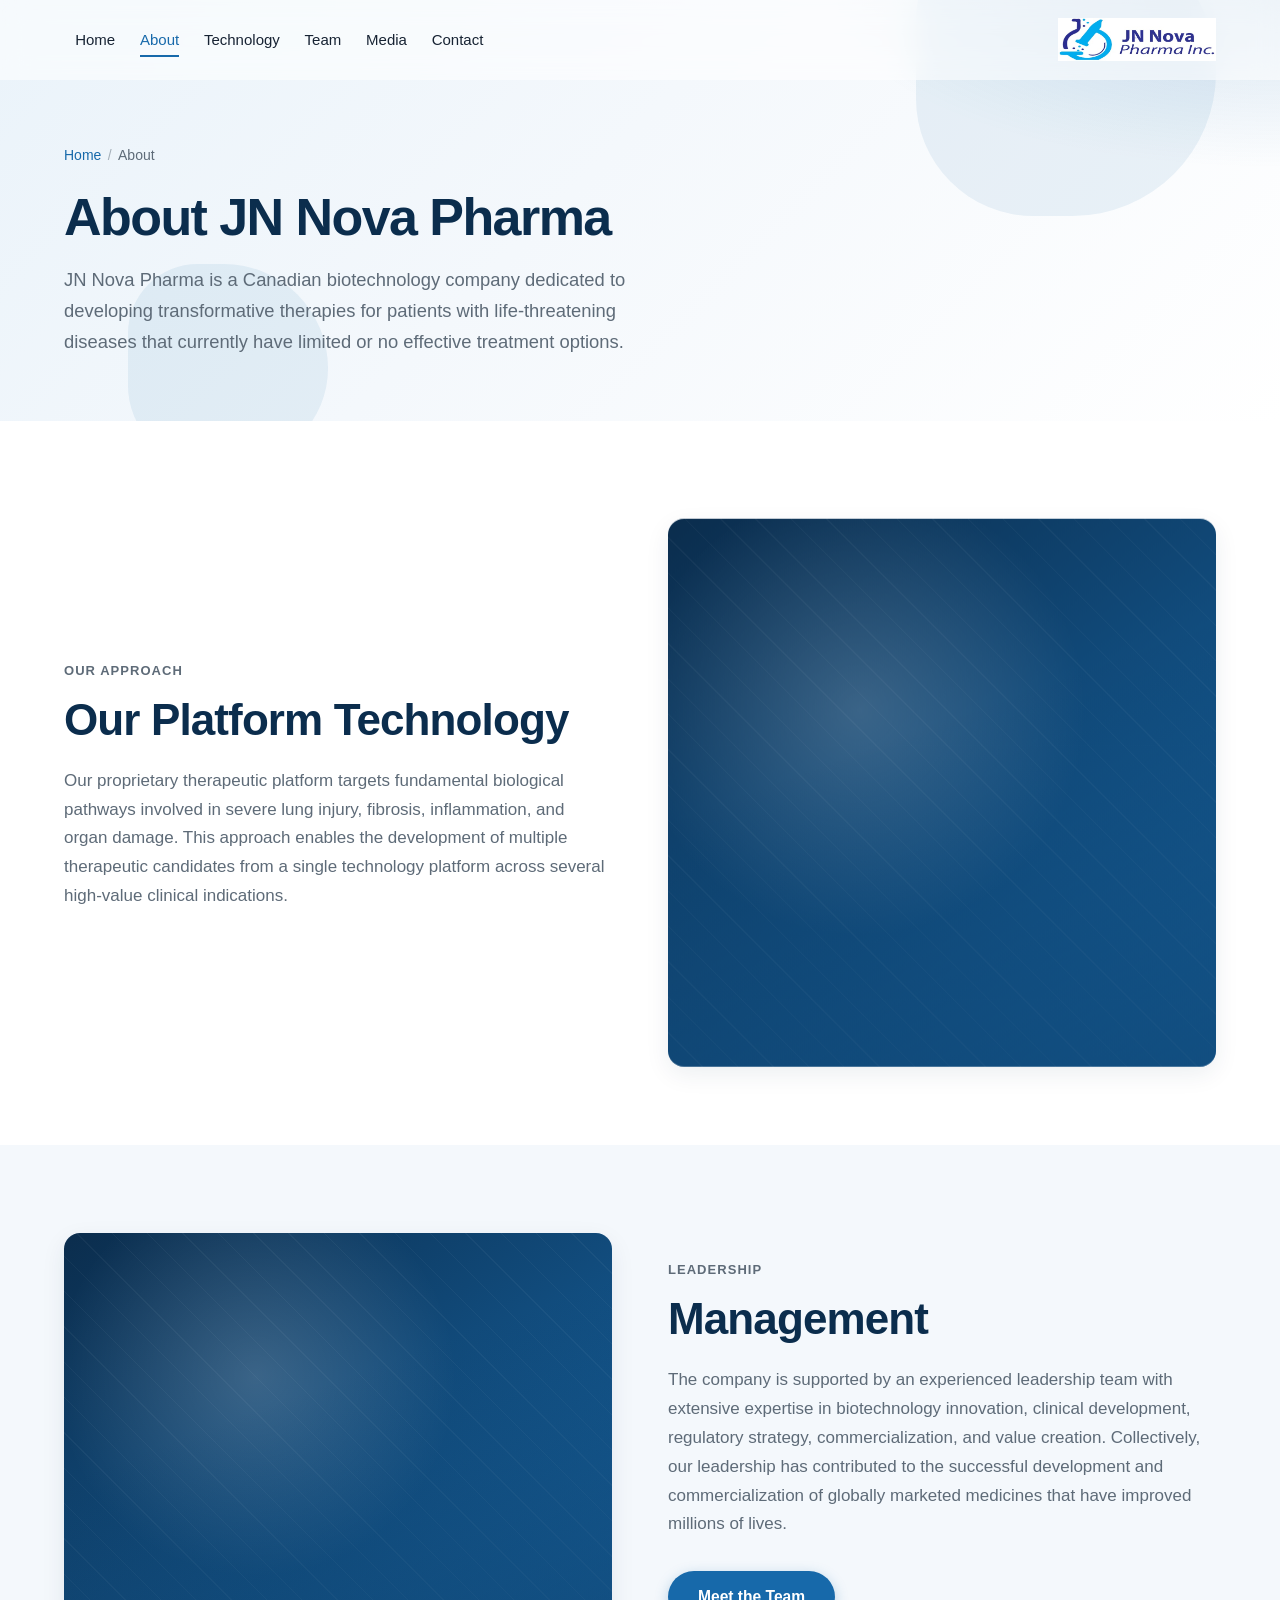
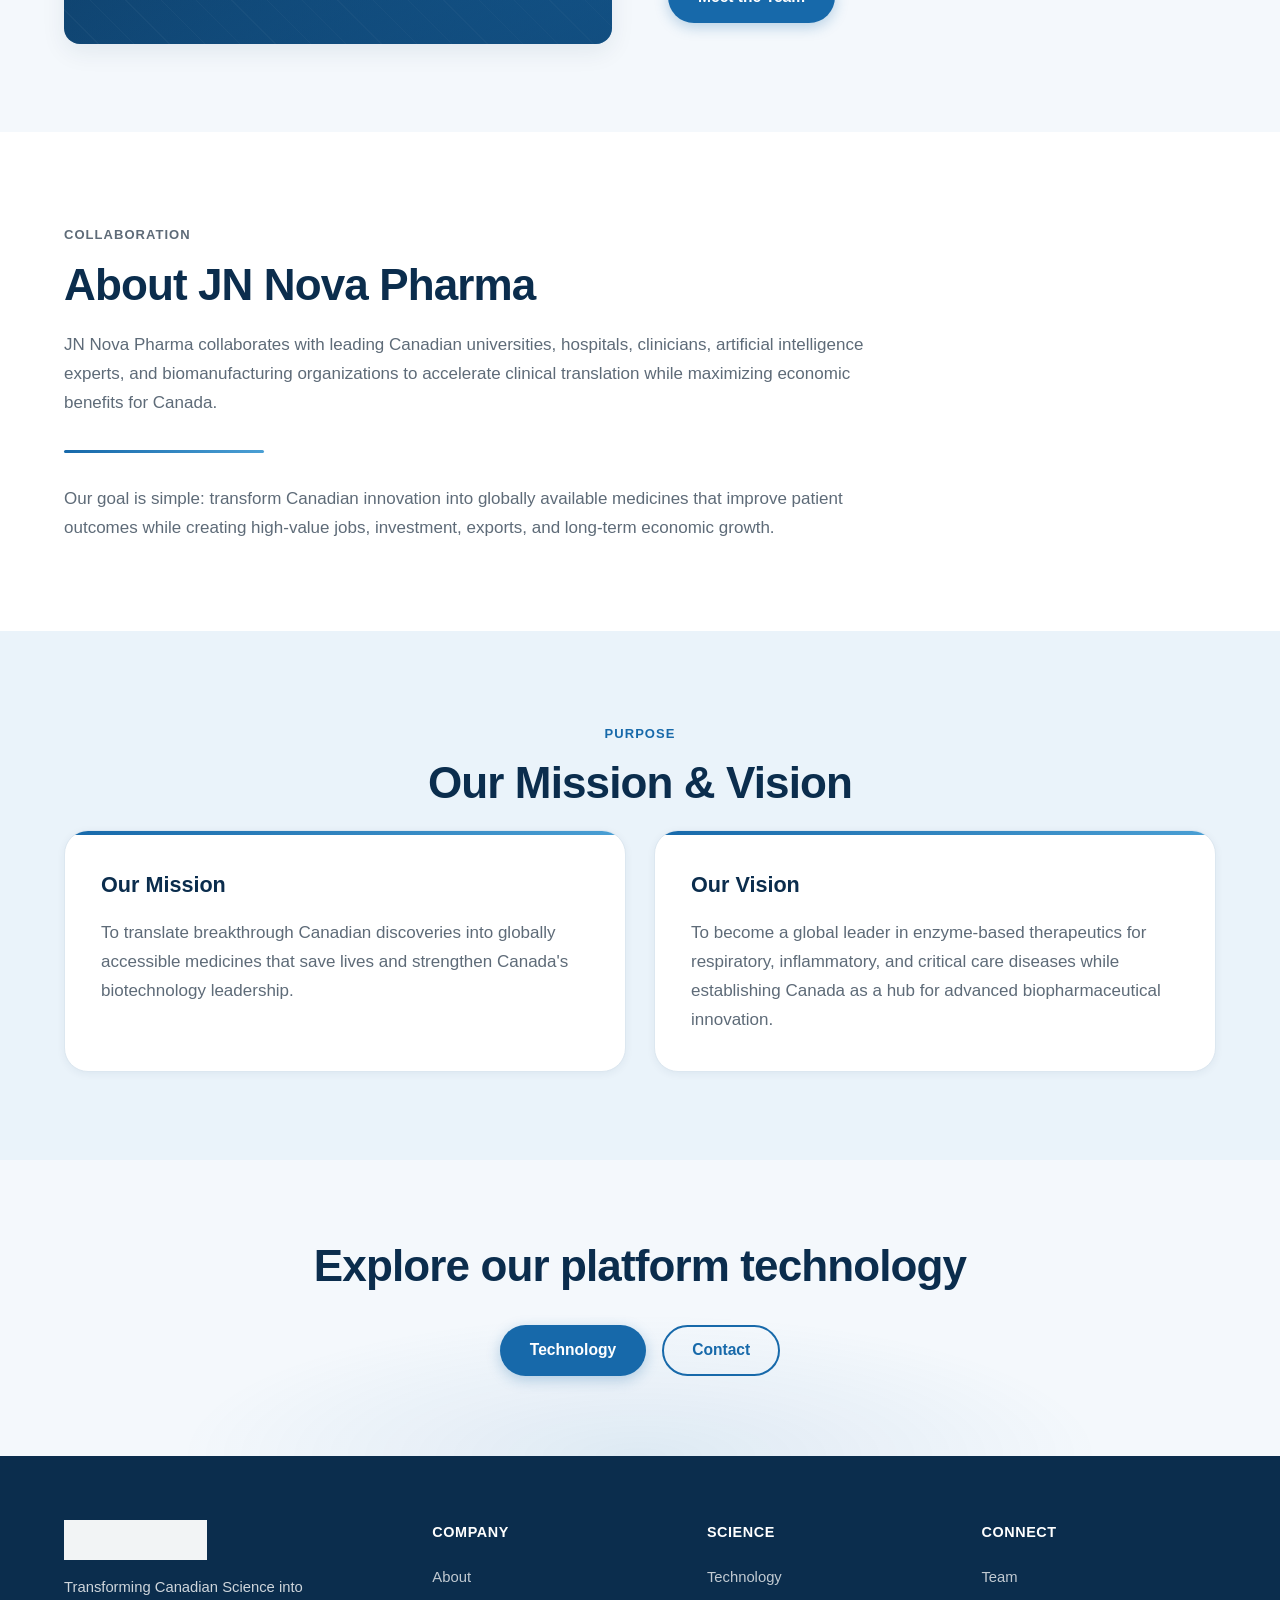
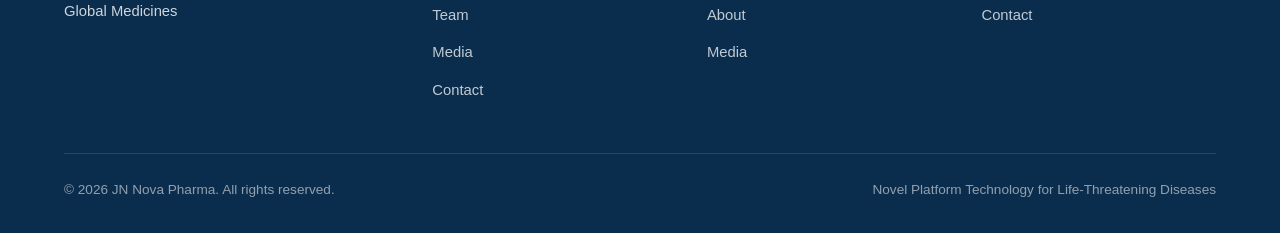
==== commit a13389ec: "fixed some errors" ====
--- a/about.html
+++ b/about.html
@@ -25,17 +25,7 @@
             <li><a href="index.html">Home</a></li>
             <li><a href="about.html" aria-current="page">About</a></li>
             <li><a href="technology.html">Technology</a></li>
-            <li class="nav-dropdown">
-              <button type="button" aria-expanded="false" aria-haspopup="true">Applications</button>
-              <div class="nav-dropdown-panel" role="menu">
-                <a href="applications.html" role="menuitem">Overview</a>
-                <a href="ards.html" role="menuitem">ARDS</a>
-                <a href="ipf.html" role="menuitem">IPF</a>
-                <a href="aki.html" role="menuitem">AKI</a>
-                <a href="lung-injuries.html" role="menuitem">Lung Injuries</a>
-              </div>
-            </li>
-            <li><a href="team.html">Team</a></li>
+<li><a href="team.html">Team</a></li>
             <li><a href="media.html">Media</a></li>
             <li><a href="contact.html">Contact</a></li>
           </ul>
@@ -165,17 +155,15 @@
           <h4>Science</h4>
           <ul>
             <li><a href="technology.html">Technology</a></li>
-            <li><a href="applications.html">Applications</a></li>
-            <li><a href="ards.html">ARDS</a></li>
-            <li><a href="ipf.html">IPF</a></li>
+            <li><a href="about.html">About</a></li>
+            <li><a href="media.html">Media</a></li>
           </ul>
         </div>
         <div class="footer-col">
-          <h4>Applications</h4>
+          <h4>Connect</h4>
           <ul>
-            <li><a href="aki.html">AKI</a></li>
-            <li><a href="lung-injuries.html">Lung Injuries</a></li>
-            <li><a href="technology.html">Platform</a></li>
+            <li><a href="team.html">Team</a></li>
+            <li><a href="contact.html">Contact</a></li>
           </ul>
         </div>
       </div>
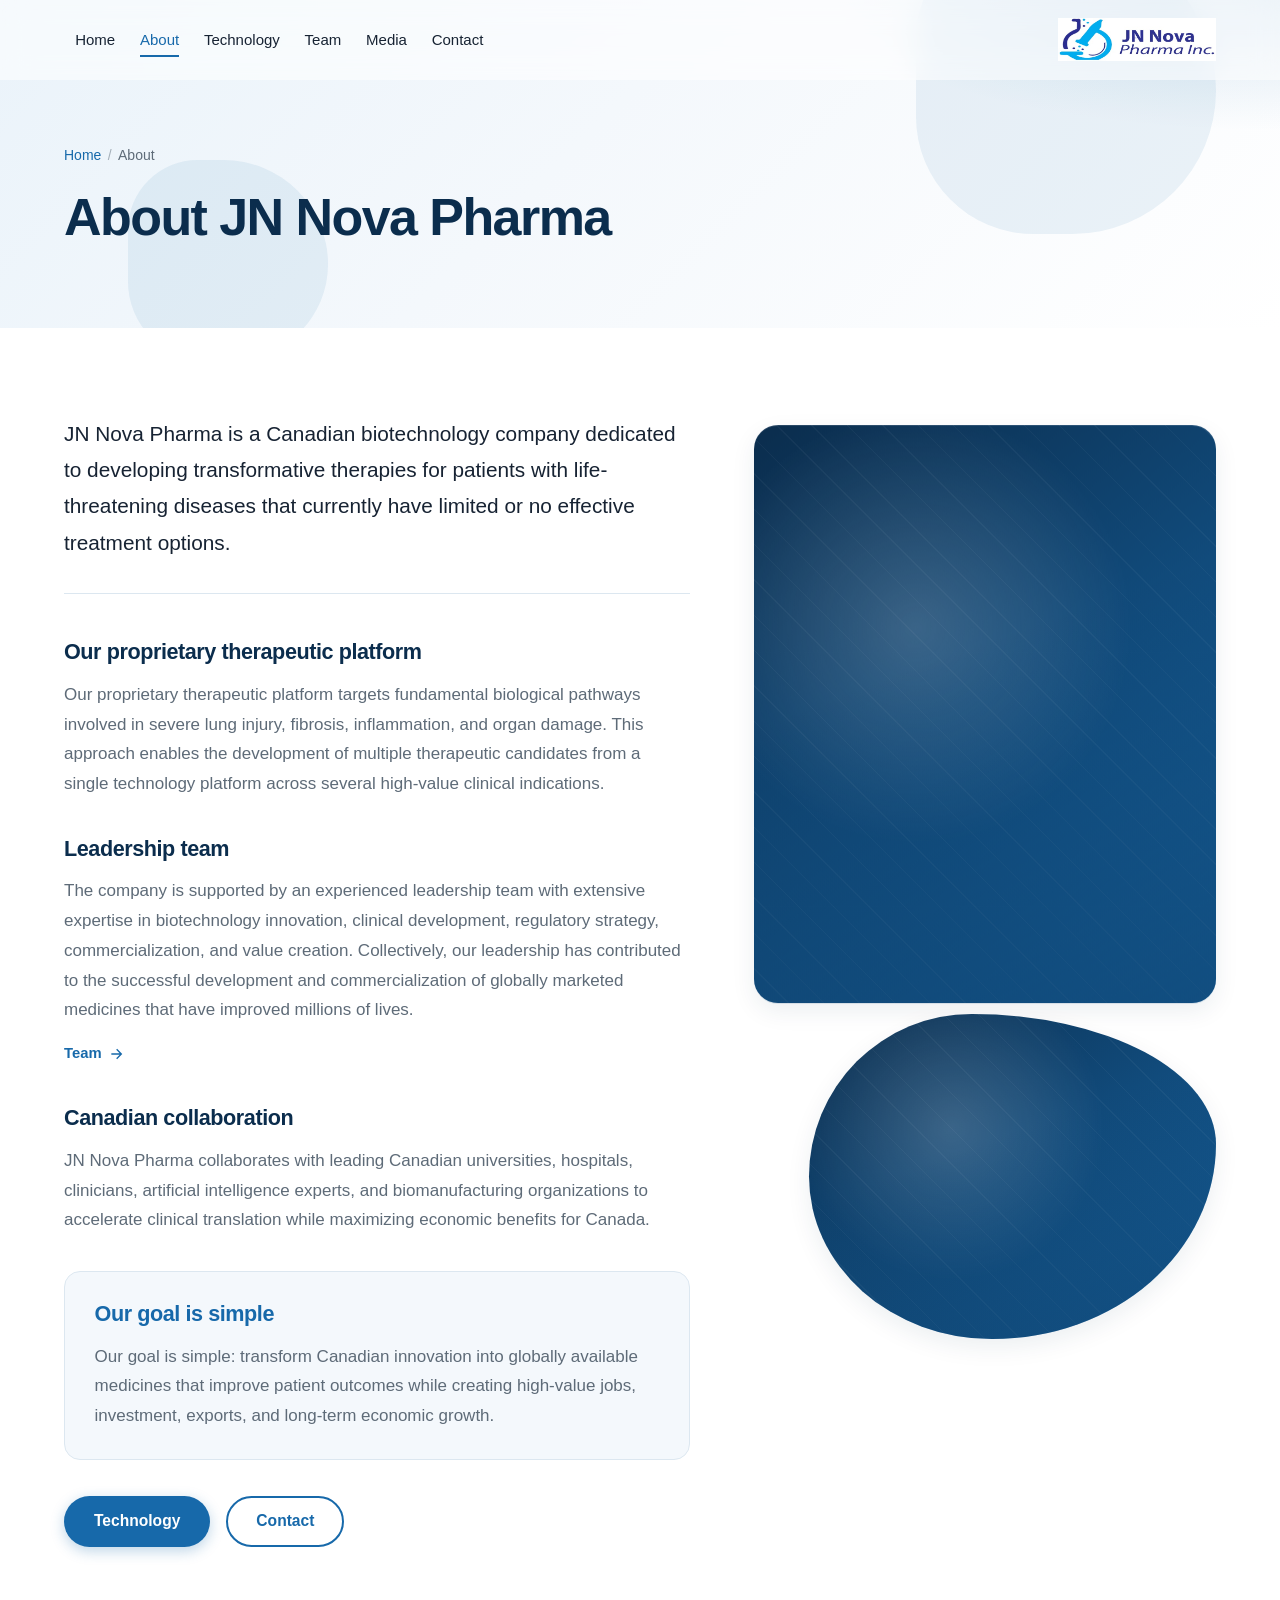
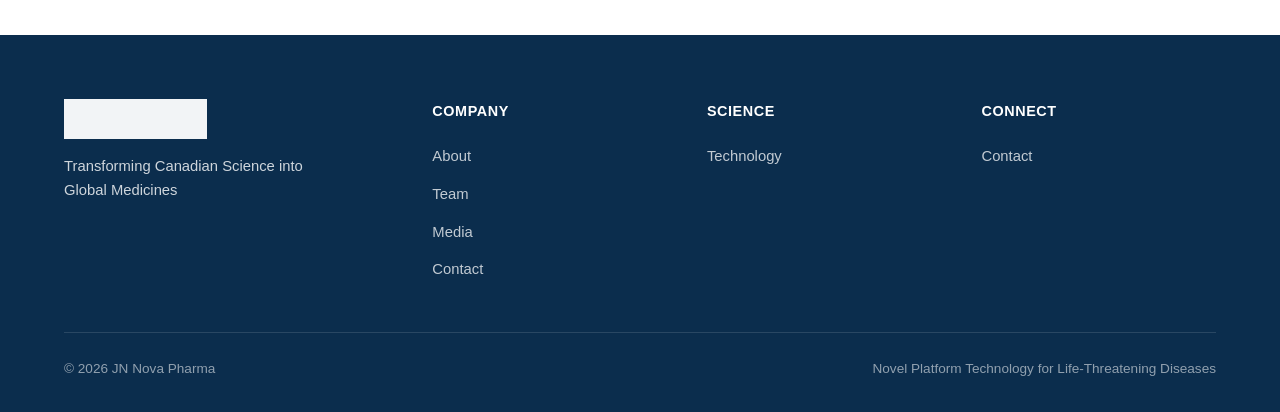
==== commit cab908a7: "made it look more profesional and also made it more accurate" ====
--- a/about.html
+++ b/about.html
@@ -3,10 +3,10 @@
 <head>
   <meta charset="UTF-8">
   <meta name="viewport" content="width=device-width, initial-scale=1.0">
-  <title>About JN Nova Pharma — Canadian Biotechnology Company</title>
+  <title>About JN Nova Pharma</title>
   <meta name="description" content="JN Nova Pharma is a Canadian biotechnology company dedicated to developing transformative therapies for patients with life-threatening diseases that currently have limited or no effective treatment options.">
   <meta property="og:title" content="About JN Nova Pharma">
-  <meta property="og:description" content="JN Nova Pharma is a Canadian biotechnology company dedicated to developing transformative therapies for patients with life-threatening diseases.">
+  <meta property="og:description" content="JN Nova Pharma is a Canadian biotechnology company dedicated to developing transformative therapies for patients with life-threatening diseases that currently have limited or no effective treatment options.">
   <meta property="og:type" content="website">
   <meta property="og:image" content="assets/logo.png">
   <link rel="stylesheet" href="styles.css">
@@ -25,7 +25,7 @@
             <li><a href="index.html">Home</a></li>
             <li><a href="about.html" aria-current="page">About</a></li>
             <li><a href="technology.html">Technology</a></li>
-<li><a href="team.html">Team</a></li>
+            <li><a href="team.html">Team</a></li>
             <li><a href="media.html">Media</a></li>
             <li><a href="contact.html">Contact</a></li>
           </ul>
@@ -50,87 +50,53 @@
           <span>About</span>
         </nav>
         <h1 id="page-title">About JN Nova Pharma</h1>
-        <p>JN Nova Pharma is a Canadian biotechnology company dedicated to developing transformative therapies for patients with life-threatening diseases that currently have limited or no effective treatment options.</p>
       </div>
     </section>
 
-    <section class="section" aria-labelledby="platform-approach">
-      <div class="container grid-2">
-        <div class="reveal-left prose">
-          <p class="section-label">Our Approach</p>
-          <h2 class="section-title" id="platform-approach">Our Platform Technology</h2>
-          <p>Our proprietary therapeutic platform targets fundamental biological pathways involved in severe lung injury, fibrosis, inflammation, and organ damage. This approach enables the development of multiple therapeutic candidates from a single technology platform across several high-value clinical indications.</p>
+    <section class="section">
+      <div class="container about-layout">
+        <div class="about-layout__content reveal-left">
+          <p class="about-lead">JN Nova Pharma is a Canadian biotechnology company dedicated to developing transformative therapies for patients with life-threatening diseases that currently have limited or no effective treatment options.</p>
+
+          <div class="about-block">
+            <h2>Our proprietary therapeutic platform</h2>
+            <p>Our proprietary therapeutic platform targets fundamental biological pathways involved in severe lung injury, fibrosis, inflammation, and organ damage. This approach enables the development of multiple therapeutic candidates from a single technology platform across several high-value clinical indications.</p>
+          </div>
+
+          <div class="about-block">
+            <h2>Leadership team</h2>
+            <p>The company is supported by an experienced leadership team with extensive expertise in biotechnology innovation, clinical development, regulatory strategy, commercialization, and value creation. Collectively, our leadership has contributed to the successful development and commercialization of globally marketed medicines that have improved millions of lives.</p>
+            <a class="card__link" href="team.html">Team <svg viewBox="0 0 24 24" fill="none" stroke="currentColor" stroke-width="2" width="16" height="16"><path d="M5 12h14M13 5l7 7-7 7"/></svg></a>
+          </div>
+
+          <div class="about-block">
+            <h2>Canadian collaboration</h2>
+            <p>JN Nova Pharma collaborates with leading Canadian universities, hospitals, clinicians, artificial intelligence experts, and biomanufacturing organizations to accelerate clinical translation while maximizing economic benefits for Canada.</p>
+          </div>
+
+          <div class="about-block about-block--goal">
+            <h2>Our goal is simple</h2>
+            <p>Our goal is simple: transform Canadian innovation into globally available medicines that improve patient outcomes while creating high-value jobs, investment, exports, and long-term economic growth.</p>
+          </div>
+
+          <div class="link-row">
+            <a class="btn btn--primary" href="technology.html">Technology</a>
+            <a class="btn btn--outline" href="contact.html">Contact</a>
+          </div>
         </div>
-        <div class="reveal-right">
-          <!-- Replace with molecular / pathway research imagery -->
-          <div class="media-frame media-frame--asymmetric img-zoom parallax-img">
+
+        <aside class="about-layout__visual reveal-right" aria-hidden="true">
+          <!-- Replace with laboratory / biotechnology research image -->
+          <div class="media-frame about-layout__frame img-zoom parallax-img">
             <div class="media-frame__pattern"></div>
             <div class="media-frame__overlay"></div>
           </div>
-        </div>
-      </div>
-    </section>
-
-    <section class="section section--soft" aria-labelledby="leadership-support">
-      <div class="container grid-2">
-        <div class="reveal-left order-media">
-          <!-- Replace with clinical or leadership collaboration image -->
-          <div class="media-frame img-zoom">
+          <!-- Replace with Canadian research collaboration image -->
+          <div class="media-frame about-layout__frame about-layout__frame--offset img-zoom">
             <div class="media-frame__pattern"></div>
             <div class="media-frame__overlay"></div>
           </div>
-        </div>
-        <div class="reveal-right prose">
-          <p class="section-label">Leadership</p>
-          <h2 class="section-title" id="leadership-support">Management</h2>
-          <p>The company is supported by an experienced leadership team with extensive expertise in biotechnology innovation, clinical development, regulatory strategy, commercialization, and value creation. Collectively, our leadership has contributed to the successful development and commercialization of globally marketed medicines that have improved millions of lives.</p>
-          <div class="link-row">
-            <a class="btn btn--primary" href="team.html">Meet the Team</a>
-          </div>
-        </div>
-      </div>
-    </section>
-
-    <section class="section" aria-labelledby="collaboration">
-      <div class="container">
-        <div class="reveal prose" style="max-width: 800px;">
-          <p class="section-label">Collaboration</p>
-          <h2 class="section-title" id="collaboration">About JN Nova Pharma</h2>
-          <p>JN Nova Pharma collaborates with leading Canadian universities, hospitals, clinicians, artificial intelligence experts, and biomanufacturing organizations to accelerate clinical translation while maximizing economic benefits for Canada.</p>
-        </div>
-        <hr class="gradient-accent mt-4" style="max-width: 200px; margin-left: 0;">
-        <div class="reveal mt-4 prose" style="max-width: 800px;">
-          <p>Our goal is simple: transform Canadian innovation into globally available medicines that improve patient outcomes while creating high-value jobs, investment, exports, and long-term economic growth.</p>
-        </div>
-      </div>
-    </section>
-
-    <section class="section section--blue" aria-labelledby="mission-vision">
-      <div class="container">
-        <div class="text-center reveal">
-          <p class="section-label">Purpose</p>
-          <h2 class="section-title" id="mission-vision">Our Mission &amp; Vision</h2>
-        </div>
-        <div class="mv-grid stagger">
-          <article class="mv-card">
-            <h3>Our Mission</h3>
-            <p>To translate breakthrough Canadian discoveries into globally accessible medicines that save lives and strengthen Canada's biotechnology leadership.</p>
-          </article>
-          <article class="mv-card">
-            <h3>Our Vision</h3>
-            <p>To become a global leader in enzyme-based therapeutics for respiratory, inflammatory, and critical care diseases while establishing Canada as a hub for advanced biopharmaceutical innovation.</p>
-          </article>
-        </div>
-      </div>
-    </section>
-
-    <section class="cta-band" aria-labelledby="about-cta">
-      <div class="container reveal text-center">
-        <h2 class="section-title" id="about-cta">Explore our platform technology</h2>
-        <div class="btn-group">
-          <a class="btn btn--primary" href="technology.html">Technology</a>
-          <a class="btn btn--outline" href="contact.html">Contact</a>
-        </div>
+        </aside>
       </div>
     </section>
   </main>
@@ -155,20 +121,17 @@
           <h4>Science</h4>
           <ul>
             <li><a href="technology.html">Technology</a></li>
-            <li><a href="about.html">About</a></li>
-            <li><a href="media.html">Media</a></li>
           </ul>
         </div>
         <div class="footer-col">
           <h4>Connect</h4>
           <ul>
-            <li><a href="team.html">Team</a></li>
             <li><a href="contact.html">Contact</a></li>
           </ul>
         </div>
       </div>
       <div class="footer-bottom">
-        <p>&copy; <span data-year></span> JN Nova Pharma. All rights reserved.</p>
+        <p>&copy; <span data-year></span> JN Nova Pharma</p>
         <p>Novel Platform Technology for Life-Threatening Diseases</p>
       </div>
     </div>
--- a/styles.css
+++ b/styles.css
@@ -1554,6 +1554,378 @@
 }
 
 /* --------------------------------------------------------------------------
+   Homepage overview + innovation pillars
+   -------------------------------------------------------------------------- */
+
+.home-overview {
+  max-width: 1000px;
+  margin: 0 auto;
+}
+
+.home-overview__lead {
+  font-size: clamp(1.15rem, 2.2vw, 1.35rem);
+  line-height: 1.75;
+  color: var(--text);
+  max-width: 820px;
+}
+
+.home-overview__rule {
+  max-width: 120px;
+  margin: 2rem 0 2.5rem;
+}
+
+.home-overview__body {
+  align-items: center;
+}
+
+.home-overview__body p {
+  color: var(--text-secondary);
+  font-size: 1.0625rem;
+}
+
+.home-pillars {
+  display: grid;
+  grid-template-columns: repeat(2, 1fr);
+  gap: 1rem;
+  list-style: none;
+}
+
+.home-pillars li {
+  display: flex;
+  align-items: flex-start;
+  gap: 0.85rem;
+  padding: 1.15rem 1.25rem;
+  background: var(--white);
+  border: 1px solid var(--border);
+  border-radius: var(--radius-sm);
+  box-shadow: var(--shadow-sm);
+  transition: transform 0.3s ease, box-shadow 0.3s ease, border-color 0.3s ease;
+}
+
+.home-pillars li:hover {
+  transform: translateY(-3px);
+  box-shadow: var(--shadow-md);
+  border-color: rgba(23, 105, 170, 0.28);
+}
+
+.home-pillars .check {
+  flex-shrink: 0;
+  width: 28px;
+  height: 28px;
+  border-radius: 50%;
+  background: var(--bg-blue);
+  color: var(--primary);
+  display: flex;
+  align-items: center;
+  justify-content: center;
+}
+
+.home-pillars .check svg {
+  width: 14px;
+  height: 14px;
+}
+
+.home-pillars span:last-child {
+  font-weight: 500;
+  color: var(--text);
+  padding-top: 0.15rem;
+}
+
+/* --------------------------------------------------------------------------
+   About page layout
+   -------------------------------------------------------------------------- */
+
+.about-layout {
+  display: grid;
+  grid-template-columns: 1.15fr 0.85fr;
+  gap: 4rem;
+  align-items: start;
+}
+
+.about-layout__content {
+  max-width: 680px;
+}
+
+.about-lead {
+  font-size: clamp(1.15rem, 2vw, 1.3rem);
+  line-height: 1.75;
+  color: var(--text);
+  margin-bottom: 2.75rem;
+  padding-bottom: 2rem;
+  border-bottom: 1px solid var(--border);
+}
+
+.about-block {
+  margin-bottom: 2.25rem;
+}
+
+.about-block h2 {
+  font-size: 1.35rem;
+  font-weight: 700;
+  color: var(--dark);
+  letter-spacing: -0.02em;
+  margin-bottom: 0.85rem;
+  line-height: 1.3;
+}
+
+.about-block p {
+  color: var(--text-secondary);
+  line-height: 1.75;
+}
+
+.about-block .card__link {
+  margin-top: 1rem;
+}
+
+.about-block--goal {
+  background: var(--bg-soft);
+  border: 1px solid var(--border);
+  border-radius: var(--radius);
+  padding: 1.75rem 1.85rem;
+  margin-top: 0.5rem;
+}
+
+.about-block--goal h2 {
+  color: var(--primary);
+}
+
+.about-layout__visual {
+  position: sticky;
+  top: calc(var(--header-h) + 1.5rem);
+  display: grid;
+  gap: 1.25rem;
+}
+
+.about-layout__frame {
+  aspect-ratio: 4 / 5;
+  border-radius: var(--radius-lg);
+}
+
+.about-layout__frame--offset {
+  aspect-ratio: 5 / 4;
+  border-radius: 40% 60% 55% 45% / 50% 40% 60% 50%;
+  margin-left: 12%;
+  width: 88%;
+}
+
+/* --------------------------------------------------------------------------
+   Technology page layout
+   -------------------------------------------------------------------------- */
+
+.tech-layout {
+  display: grid;
+  grid-template-columns: 1.1fr 0.9fr;
+  gap: 3.5rem;
+  align-items: center;
+}
+
+.tech-layout__frame {
+  aspect-ratio: 1;
+  border-radius: 42% 58% 48% 52% / 52% 42% 58% 48%;
+}
+
+.tech-potential {
+  max-width: 760px;
+  margin: 0 auto;
+  text-align: center;
+  padding: 0.5rem 0;
+}
+
+.tech-potential p {
+  color: var(--text-secondary);
+  font-size: 1.125rem;
+  line-height: 1.75;
+}
+
+.tech-advantages {
+  display: grid;
+  grid-template-columns: repeat(3, 1fr);
+  gap: 1.25rem;
+}
+
+.tech-advantage {
+  background: var(--white);
+  border: 1px solid var(--border);
+  border-radius: var(--radius);
+  padding: 1.65rem 1.5rem;
+  box-shadow: var(--shadow-sm);
+  transition: transform 0.3s ease, box-shadow 0.3s ease, border-color 0.3s ease;
+  height: 100%;
+}
+
+.tech-advantage:hover {
+  transform: translateY(-4px);
+  box-shadow: var(--shadow-md);
+  border-color: rgba(23, 105, 170, 0.28);
+}
+
+.tech-advantage__num {
+  display: block;
+  font-size: 0.8rem;
+  font-weight: 700;
+  letter-spacing: 0.08em;
+  color: var(--primary);
+  margin-bottom: 0.85rem;
+}
+
+.tech-advantage h3 {
+  font-size: 1.05rem;
+  font-weight: 600;
+  color: var(--dark);
+  line-height: 1.4;
+  letter-spacing: -0.01em;
+}
+
+/* --------------------------------------------------------------------------
+   Team page profiles
+   -------------------------------------------------------------------------- */
+
+.team-profiles {
+  display: grid;
+  gap: 1.5rem;
+  max-width: 900px;
+}
+
+.team-profile {
+  background: var(--white);
+  border: 1px solid var(--border);
+  border-radius: var(--radius-lg);
+  padding: 2rem 2.15rem;
+  box-shadow: var(--shadow-sm);
+  transition: transform 0.3s ease, box-shadow 0.3s ease, border-color 0.3s ease;
+}
+
+.team-profile:hover {
+  transform: translateY(-3px);
+  box-shadow: var(--shadow-md);
+  border-color: rgba(23, 105, 170, 0.22);
+}
+
+.team-profile__header {
+  display: flex;
+  align-items: center;
+  gap: 1.15rem;
+  margin-bottom: 1.25rem;
+  padding-bottom: 1.15rem;
+  border-bottom: 1px solid var(--border);
+}
+
+.team-profile__avatar {
+  width: 64px;
+  height: 64px;
+  border-radius: 50%;
+  background: linear-gradient(135deg, var(--bg-blue), var(--primary));
+  color: var(--white);
+  display: flex;
+  align-items: center;
+  justify-content: center;
+  font-weight: 700;
+  font-size: 1.1rem;
+  letter-spacing: 0.02em;
+  flex-shrink: 0;
+}
+
+.team-profile__role {
+  font-size: 0.8rem;
+  font-weight: 700;
+  letter-spacing: 0.08em;
+  text-transform: uppercase;
+  color: var(--primary);
+  margin-bottom: 0.2rem;
+}
+
+.team-profile h3 {
+  font-size: 1.35rem;
+  font-weight: 700;
+  color: var(--dark);
+  letter-spacing: -0.02em;
+  line-height: 1.25;
+}
+
+.team-profile > p {
+  color: var(--text-secondary);
+  line-height: 1.75;
+  font-size: 0.975rem;
+}
+
+/* --------------------------------------------------------------------------
+   Media page layout
+   -------------------------------------------------------------------------- */
+
+.media-intro {
+  display: grid;
+  grid-template-columns: 1.15fr 0.85fr;
+  gap: 3.5rem;
+  align-items: center;
+}
+
+.media-intro__text {
+  max-width: 640px;
+}
+
+.media-intro__text p {
+  color: var(--text-secondary);
+  font-size: 1.0625rem;
+  line-height: 1.75;
+}
+
+.media-intro__frame {
+  aspect-ratio: 4 / 3;
+  border-radius: var(--radius-lg);
+}
+
+.media-news {
+  display: grid;
+  grid-template-columns: 140px 1fr;
+  background: var(--white);
+  border: 1px solid var(--border);
+  border-radius: var(--radius-lg);
+  overflow: hidden;
+  box-shadow: var(--shadow-sm);
+  max-width: 900px;
+  transition: transform 0.3s ease, box-shadow 0.3s ease;
+}
+
+.media-news:hover {
+  transform: translateY(-3px);
+  box-shadow: var(--shadow-md);
+}
+
+.media-news__meta {
+  background: linear-gradient(160deg, var(--dark), var(--primary));
+  color: var(--white);
+  display: flex;
+  align-items: center;
+  justify-content: center;
+  padding: 2rem 1rem;
+  text-align: center;
+}
+
+.media-news__meta time {
+  font-size: 1.75rem;
+  font-weight: 800;
+  letter-spacing: -0.02em;
+}
+
+.media-news__body {
+  padding: 2rem 2.15rem;
+}
+
+.media-news__body h3 {
+  font-size: 1.35rem;
+  font-weight: 700;
+  color: var(--dark);
+  letter-spacing: -0.02em;
+  margin-bottom: 0.85rem;
+  line-height: 1.3;
+}
+
+.media-news__body p {
+  color: var(--text-secondary);
+  line-height: 1.7;
+}
+
+/* --------------------------------------------------------------------------
    Responsive
    -------------------------------------------------------------------------- */
 
@@ -1583,6 +1955,48 @@
 }
 
 @media (max-width: 860px) {
+  .home-pillars {
+    grid-template-columns: 1fr;
+  }
+
+  .about-layout {
+    grid-template-columns: 1fr;
+    gap: 2.5rem;
+  }
+
+  .about-layout__visual {
+    position: static;
+    grid-template-columns: 1fr 1fr;
+  }
+
+  .about-layout__frame--offset {
+    margin-left: 0;
+    width: 100%;
+    border-radius: var(--radius-lg);
+  }
+
+  .tech-layout {
+    grid-template-columns: 1fr;
+    gap: 2.5rem;
+  }
+
+  .tech-advantages {
+    grid-template-columns: repeat(2, 1fr);
+  }
+
+  .media-intro {
+    grid-template-columns: 1fr;
+    gap: 2.5rem;
+  }
+
+  .media-news {
+    grid-template-columns: 1fr;
+  }
+
+  .media-news__meta {
+    padding: 1.25rem;
+  }
+
   :root {
     --header-h: 72px;
   }
@@ -1692,6 +2106,18 @@
 }
 
 @media (max-width: 560px) {
+  .about-layout__visual {
+    grid-template-columns: 1fr;
+  }
+
+  .tech-advantages {
+    grid-template-columns: 1fr;
+  }
+
+  .team-profile {
+    padding: 1.5rem;
+  }
+
   .grid-4 {
     grid-template-columns: 1fr;
   }
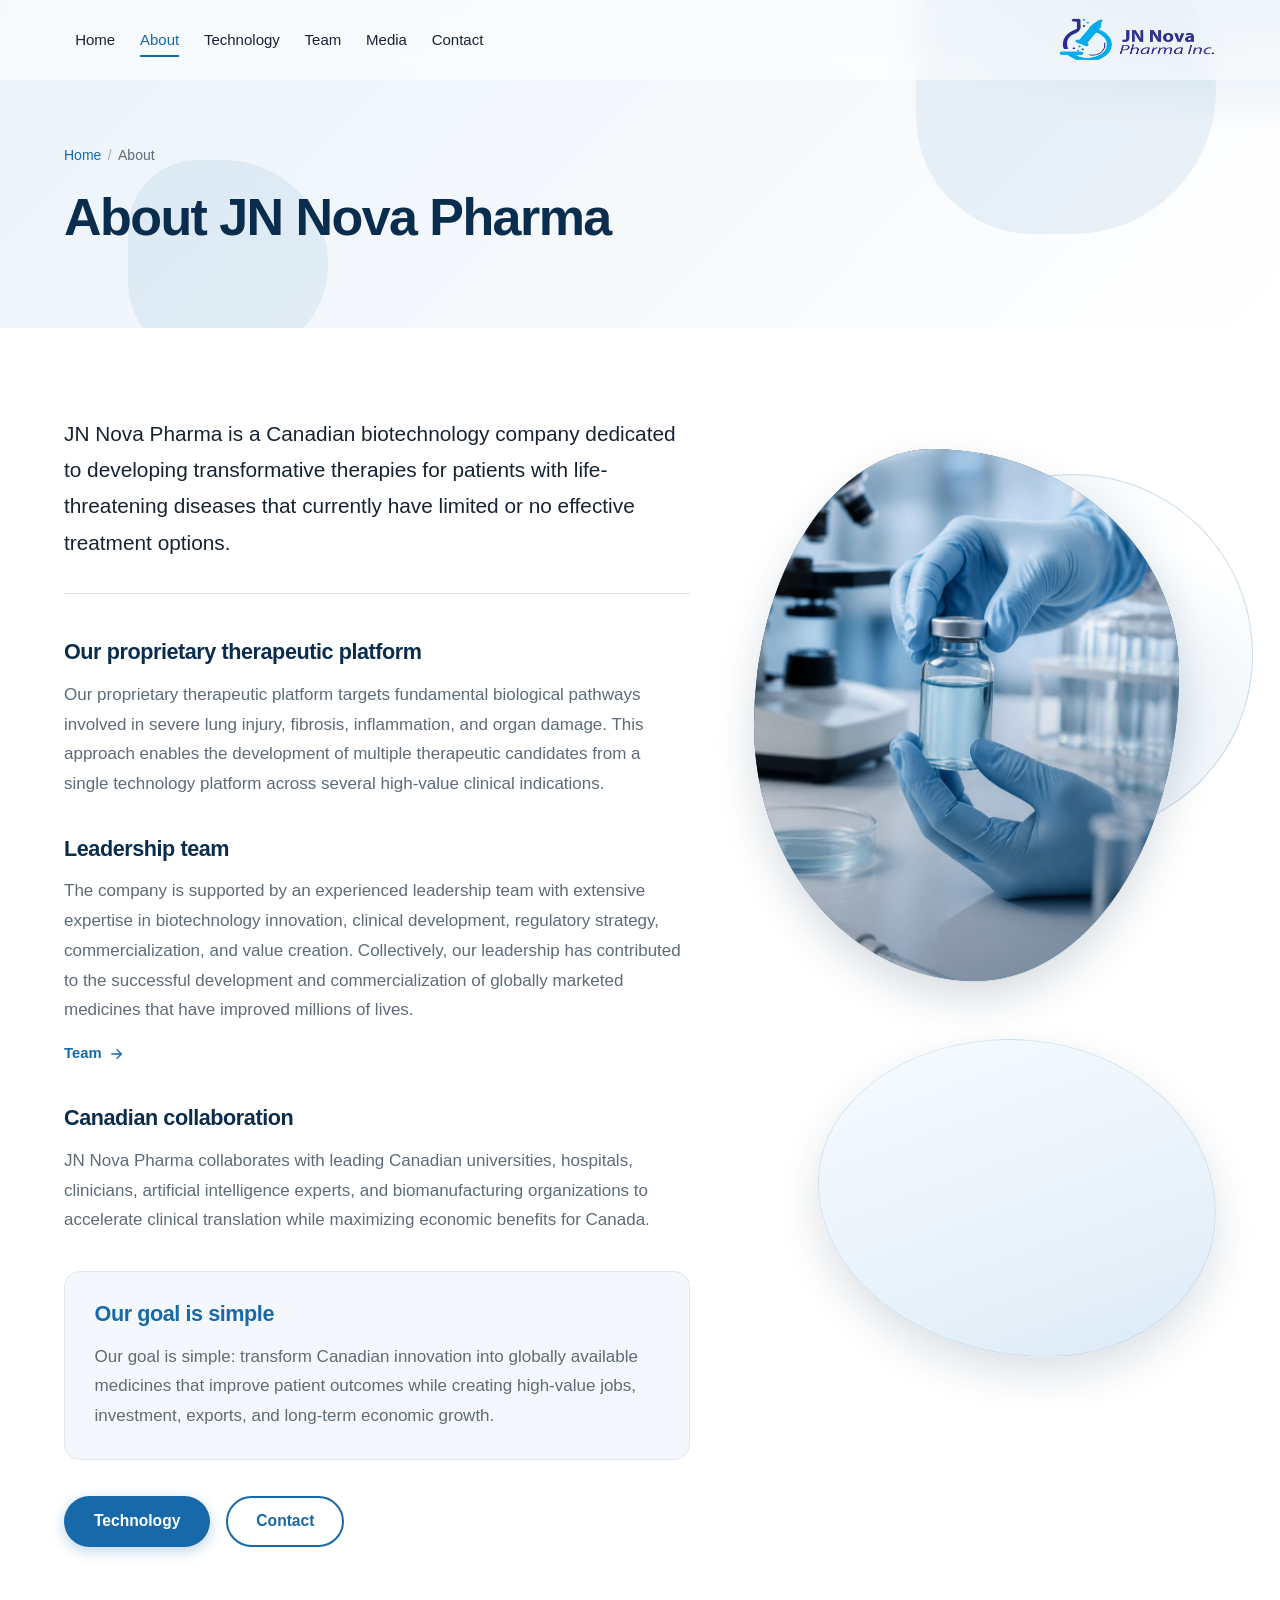
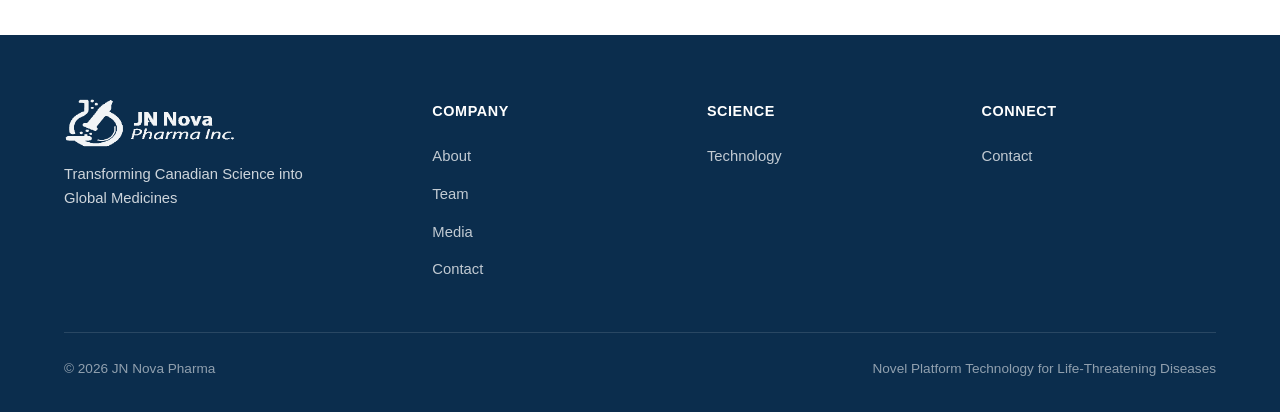
==== commit 4b63b896: "added all the photos and new team members" ====
--- a/about.html
+++ b/about.html
@@ -85,16 +85,43 @@
           </div>
         </div>
 
-        <aside class="about-layout__visual reveal-right" aria-hidden="true">
-          <!-- Replace with laboratory / biotechnology research image -->
-          <div class="media-frame about-layout__frame img-zoom parallax-img">
-            <div class="media-frame__pattern"></div>
+        <aside class="about-layout__visual reveal-right">
+          <div class="about-layout__orbit" aria-hidden="true"></div>
+          <div class="media-frame about-layout__frame about-layout__frame--primary img-zoom parallax-img">
+            <img src="assets/images/about-platform-lab.jpg" alt="Laboratory work on a proprietary therapeutic platform" width="960" height="1200">
             <div class="media-frame__overlay"></div>
+            <span class="about-layout__shine" aria-hidden="true"></span>
           </div>
-          <!-- Replace with Canadian research collaboration image -->
-          <div class="media-frame about-layout__frame about-layout__frame--offset img-zoom">
-            <div class="media-frame__pattern"></div>
-            <div class="media-frame__overlay"></div>
+          <div class="about-layout__frame about-layout__frame--offset about-layout__drawing" role="img" aria-label="Animated drawing of Canadian researchers collaborating around a molecular structure">
+            <svg class="about-drawing" xmlns="http://www.w3.org/2000/svg" viewBox="0 0 640 512" fill="none" aria-hidden="true">
+              <rect class="about-drawing__wash" x="24" y="24" width="592" height="464" rx="28"/>
+              <path class="about-drawing__line about-drawing__line--1" d="M78 378 H562" stroke-linecap="round"/>
+              <circle class="about-drawing__line about-drawing__line--2" cx="168" cy="168" r="34"/>
+              <path class="about-drawing__line about-drawing__line--3" d="M168 202 C128 220 112 268 118 340" stroke-linecap="round"/>
+              <path class="about-drawing__line about-drawing__line--3" d="M168 202 C208 220 224 268 218 340" stroke-linecap="round"/>
+              <path class="about-drawing__line about-drawing__line--4" d="M128 268 C108 292 96 318 92 348" stroke-linecap="round"/>
+              <path class="about-drawing__line about-drawing__line--4" d="M208 268 C248 250 278 248 302 262" stroke-linecap="round"/>
+              <circle class="about-drawing__line about-drawing__line--5" cx="472" cy="168" r="34"/>
+              <path class="about-drawing__line about-drawing__line--6" d="M472 202 C432 220 416 268 422 340" stroke-linecap="round"/>
+              <path class="about-drawing__line about-drawing__line--6" d="M472 202 C512 220 528 268 522 340" stroke-linecap="round"/>
+              <path class="about-drawing__line about-drawing__line--7" d="M512 268 C532 292 544 318 548 348" stroke-linecap="round"/>
+              <path class="about-drawing__line about-drawing__line--7" d="M432 268 C392 250 362 248 338 262" stroke-linecap="round"/>
+              <rect class="about-drawing__line about-drawing__line--8" x="250" y="292" width="140" height="86" rx="10"/>
+              <path class="about-drawing__line about-drawing__line--9" d="M272 318 H368 M272 338 H350 M272 358 H336" stroke-linecap="round"/>
+              <circle class="about-drawing__line about-drawing__line--10" cx="320" cy="210" r="16"/>
+              <circle class="about-drawing__line about-drawing__line--11" cx="278" cy="176" r="10"/>
+              <circle class="about-drawing__line about-drawing__line--11" cx="362" cy="176" r="10"/>
+              <circle class="about-drawing__line about-drawing__line--12" cx="268" cy="236" r="9"/>
+              <circle class="about-drawing__line about-drawing__line--12" cx="372" cy="236" r="9"/>
+              <path class="about-drawing__line about-drawing__line--10" d="M308 198 L286 182 M332 198 L354 182 M308 222 L276 232 M332 222 L364 232" stroke-linecap="round"/>
+              <path class="about-drawing__line about-drawing__line--13" d="M210 150 C248 118 288 118 320 146" stroke-linecap="round"/>
+              <path class="about-drawing__line about-drawing__line--13" d="M430 150 C392 118 352 118 320 146" stroke-linecap="round"/>
+              <path class="about-drawing__line about-drawing__line--14" d="M320 78 C326 92 338 96 348 90 C342 104 350 114 360 116 C346 122 340 134 344 146 C332 138 324 146 320 158 C316 146 308 138 296 146 C300 134 294 122 280 116 C290 114 298 104 292 90 C302 96 314 92 320 78 Z" stroke-linejoin="round"/>
+              <path class="about-drawing__line about-drawing__line--14" d="M320 158 V178" stroke-linecap="round"/>
+              <circle class="about-drawing__fill" cx="168" cy="168" r="34"/>
+              <circle class="about-drawing__fill about-drawing__fill--soft" cx="472" cy="168" r="34"/>
+              <circle class="about-drawing__fill about-drawing__fill--core" cx="320" cy="210" r="16"/>
+            </svg>
           </div>
         </aside>
       </div>
@@ -105,7 +132,7 @@
     <div class="container">
       <div class="footer-grid">
         <div class="footer-brand">
-          <img src="assets/logo.png" alt="JN Nova Pharma logo" width="573" height="160">
+          <img src="assets/logo-white.png" alt="JN Nova Pharma logo" width="573" height="160">
           <p>Transforming Canadian Science into Global Medicines</p>
         </div>
         <div class="footer-col">
--- a/styles.css
+++ b/styles.css
@@ -610,20 +610,22 @@
   animation: morphFrame 20s ease-in-out infinite, driftImage 12s ease-in-out infinite;
 }
 
+.hero__image-frame img {
+  width: 100%;
+  height: 100%;
+  object-fit: cover;
+  object-position: center;
+  display: block;
+  transform: scale(1.06);
+}
+
 .hero__image-frame::before {
   content: "";
   position: absolute;
   inset: 0;
-  background:
-    radial-gradient(circle at 30% 40%, rgba(255, 255, 255, 0.2) 0%, transparent 40%),
-    radial-gradient(circle at 70% 70%, rgba(234, 243, 250, 0.25) 0%, transparent 35%),
-    repeating-linear-gradient(
-      -25deg,
-      transparent,
-      transparent 18px,
-      rgba(255, 255, 255, 0.04) 18px,
-      rgba(255, 255, 255, 0.04) 19px
-    );
+  z-index: 1;
+  background: linear-gradient(160deg, rgba(11, 45, 77, 0.15) 0%, rgba(23, 105, 170, 0.28) 100%);
+  pointer-events: none;
 }
 
 .hero__image-frame::after {
@@ -633,9 +635,11 @@
   height: 55%;
   top: 20%;
   left: 22%;
+  z-index: 1;
   border: 2px solid rgba(255, 255, 255, 0.2);
   border-radius: 40% 60% 55% 45% / 50% 40% 60% 50%;
   animation: driftImage 10s ease-in-out infinite reverse;
+  pointer-events: none;
 }
 
 .hero__accent-card {
@@ -894,6 +898,114 @@
 }
 
 /* --------------------------------------------------------------------------
+   Our Partners — logo wheel
+   -------------------------------------------------------------------------- */
+
+.partners-section {
+  padding: 3.5rem 0 2.5rem;
+  background: var(--white);
+  overflow: hidden;
+}
+
+.partners-section__header {
+  text-align: center;
+  margin-bottom: 2rem;
+}
+
+.partners-wheel {
+  position: relative;
+  width: 100%;
+  overflow: hidden;
+  mask-image: linear-gradient(90deg, transparent, #000 8%, #000 92%, transparent);
+  -webkit-mask-image: linear-gradient(90deg, transparent, #000 8%, #000 92%, transparent);
+}
+
+.partners-wheel__track {
+  display: flex;
+  width: max-content;
+  animation: partnersWheel 35s linear infinite;
+}
+
+.partners-wheel:hover .partners-wheel__track {
+  animation-play-state: paused;
+}
+
+.partners-wheel__list {
+  display: flex;
+  align-items: center;
+  gap: 3.5rem;
+  list-style: none;
+  margin: 0;
+  padding: 0.75rem 1.75rem;
+}
+
+.partners-wheel__list li {
+  flex: 0 0 auto;
+  display: flex;
+  align-items: center;
+  justify-content: center;
+  height: 88px;
+  padding: 0 0.5rem;
+}
+
+.partners-wheel__list img {
+  display: block;
+  max-height: 72px;
+  width: auto;
+  max-width: 200px;
+  object-fit: contain;
+  filter: none;
+  opacity: 0.92;
+  transition: opacity 0.3s ease, transform 0.3s ease;
+}
+
+.partners-wheel__list img[src*="sinai-health"],
+.partners-wheel__list img[src*="canada-nrc"] {
+  max-height: 88px;
+  max-width: 220px;
+  border-radius: 6px;
+}
+
+.partners-wheel__list li:hover img {
+  opacity: 1;
+  transform: scale(1.04);
+}
+
+@keyframes partnersWheel {
+  from {
+    transform: translateX(0);
+  }
+  to {
+    transform: translateX(-50%);
+  }
+}
+
+@media (prefers-reduced-motion: reduce) {
+  .partners-wheel__track {
+    animation: none;
+    flex-wrap: wrap;
+    width: 100%;
+    justify-content: center;
+  }
+
+  .partners-wheel__list[aria-hidden="true"] {
+    display: none;
+  }
+
+  .partners-wheel__list {
+    flex-wrap: wrap;
+    justify-content: center;
+    gap: 2rem 2.5rem;
+    padding: 0.75rem 1.25rem;
+  }
+
+  .partners-wheel {
+    mask-image: none;
+    -webkit-mask-image: none;
+  }
+}
+
+/* --------------------------------------------------------------------------
    Mission / Vision blocks
    -------------------------------------------------------------------------- */
 
@@ -997,6 +1109,14 @@
   box-shadow: var(--shadow-md);
   aspect-ratio: 4 / 3;
   background: linear-gradient(145deg, var(--dark), var(--primary));
+}
+
+.media-frame img {
+  width: 100%;
+  height: 100%;
+  object-fit: cover;
+  object-position: center;
+  display: block;
 }
 
 .media-frame--asymmetric {
@@ -1028,6 +1148,7 @@
       rgba(255, 255, 255, 0.04) 24px,
       rgba(255, 255, 255, 0.04) 25px
     );
+  pointer-events: none;
 }
 
 .img-zoom {
@@ -1035,11 +1156,11 @@
   border-radius: var(--radius);
 }
 
-.img-zoom > * {
+.img-zoom img {
   transition: transform 0.6s ease;
 }
 
-.img-zoom:hover > * {
+.img-zoom:hover img {
   transform: scale(1.06);
 }
 
@@ -1300,10 +1421,9 @@
 }
 
 .footer-brand img {
-  height: 40px;
+  height: 48px;
   width: auto;
   margin-bottom: 1rem;
-  filter: brightness(0) invert(1);
   opacity: 0.95;
 }
 
@@ -1693,19 +1813,314 @@
   position: sticky;
   top: calc(var(--header-h) + 1.5rem);
   display: grid;
-  gap: 1.25rem;
+  gap: 3.75rem;
+  padding: 1.5rem 0 2rem;
+  isolation: isolate;
+}
+
+.about-layout__orbit {
+  position: absolute;
+  width: 78%;
+  aspect-ratio: 1;
+  top: 6%;
+  right: -8%;
+  border-radius: 50%;
+  border: 1px solid rgba(23, 105, 170, 0.22);
+  background:
+    radial-gradient(circle at 30% 30%, rgba(74, 159, 212, 0.16), transparent 55%),
+    radial-gradient(circle at 70% 70%, rgba(23, 105, 170, 0.1), transparent 50%);
+  z-index: -1;
+  animation: aboutOrbitPulse 10s ease-in-out infinite;
+  pointer-events: none;
 }
 
 .about-layout__frame {
+  position: relative;
   aspect-ratio: 4 / 5;
   border-radius: var(--radius-lg);
+  box-shadow: 0 18px 40px rgba(11, 45, 77, 0.16);
+}
+
+.about-layout__frame img {
+  width: 100%;
+  height: 100%;
+  object-fit: cover;
+  object-position: center;
+  display: block;
+}
+
+.about-layout__frame--primary {
+  width: 92%;
+  justify-self: start;
+  border-radius: 42% 58% 48% 52% / 52% 42% 58% 48%;
+  animation: aboutMorph 14s ease-in-out infinite, aboutFloat 9s ease-in-out infinite;
+  overflow: hidden;
+}
+
+.about-layout__frame--primary img {
+  transform-origin: center center;
+  animation: aboutKenBurns 18s ease-in-out infinite;
+}
+
+.about-layout__shine {
+  position: absolute;
+  inset: -20%;
+  background: linear-gradient(
+    115deg,
+    transparent 35%,
+    rgba(255, 255, 255, 0.18) 48%,
+    transparent 62%
+  );
+  transform: translateX(-60%) rotate(8deg);
+  animation: aboutShine 7s ease-in-out infinite;
+  pointer-events: none;
+  z-index: 2;
+}
+
+.about-layout__shine--delayed {
+  animation-delay: 3.5s;
+  animation-duration: 8s;
 }
 
 .about-layout__frame--offset {
   aspect-ratio: 5 / 4;
-  border-radius: 40% 60% 55% 45% / 50% 40% 60% 50%;
-  margin-left: 12%;
-  width: 88%;
+  width: 86%;
+  justify-self: end;
+  margin-left: 0;
+  margin-top: 0.5rem;
+  border-radius: 48% 52% 42% 58% / 45% 55% 45% 55%;
+  animation: aboutMorphAlt 12s ease-in-out infinite, aboutFloatAlt 8s ease-in-out infinite;
+  overflow: hidden;
+  background: linear-gradient(160deg, #f7fbfe 0%, #eaf3fa 55%, #dceaf6 100%);
+  box-shadow: 0 18px 40px rgba(11, 45, 77, 0.14);
+  border: 1px solid rgba(23, 105, 170, 0.12);
+}
+
+.about-layout__frame--offset img {
+  transform-origin: 55% 45%;
+  animation: aboutKenBurnsAlt 14s ease-in-out infinite;
+}
+
+.about-layout__drawing {
+  display: flex;
+  align-items: center;
+  justify-content: center;
+  padding: 0.85rem;
+}
+
+.about-drawing {
+  width: 100%;
+  height: 100%;
+  display: block;
+}
+
+.about-drawing__wash {
+  fill: rgba(255, 255, 255, 0.55);
+  opacity: 0;
+  animation: aboutDrawWash 12s ease-in-out infinite;
+}
+
+.about-drawing__line {
+  fill: none;
+  stroke: var(--primary);
+  stroke-width: 2.4;
+  stroke-linecap: round;
+  stroke-dasharray: 900;
+  stroke-dashoffset: 900;
+  animation: aboutDrawStroke 12s ease-in-out infinite;
+}
+
+.about-drawing__line--1 { stroke: var(--dark); stroke-width: 2.6; animation-delay: 0.1s; }
+.about-drawing__line--2 { animation-delay: 0.35s; }
+.about-drawing__line--3 { animation-delay: 0.55s; }
+.about-drawing__line--4 { animation-delay: 0.75s; }
+.about-drawing__line--5 { animation-delay: 0.95s; }
+.about-drawing__line--6 { animation-delay: 1.15s; }
+.about-drawing__line--7 { animation-delay: 1.35s; }
+.about-drawing__line--8 { stroke: var(--dark); animation-delay: 1.55s; }
+.about-drawing__line--9 { stroke: #4a9fd4; stroke-width: 2; animation-delay: 1.75s; }
+.about-drawing__line--10 { animation-delay: 1.95s; }
+.about-drawing__line--11 { stroke: #4a9fd4; stroke-width: 2; animation-delay: 2.15s; }
+.about-drawing__line--12 { stroke: #4a9fd4; stroke-width: 2; animation-delay: 2.3s; }
+.about-drawing__line--13 { stroke: #4a9fd4; stroke-width: 1.8; animation-delay: 2.5s; }
+.about-drawing__line--14 { animation-delay: 2.7s; }
+
+.about-drawing__fill {
+  fill: var(--primary);
+  opacity: 0;
+  animation: aboutDrawFill 12s ease-in-out infinite;
+}
+
+.about-drawing__fill--soft {
+  animation-delay: 0.2s;
+}
+
+.about-drawing__fill--core {
+  fill: #4a9fd4;
+  animation-delay: 0.35s;
+}
+
+@keyframes aboutDrawStroke {
+  0% {
+    stroke-dashoffset: 900;
+    opacity: 0.2;
+  }
+  8% {
+    opacity: 1;
+  }
+  28%,
+  72% {
+    stroke-dashoffset: 0;
+    opacity: 1;
+  }
+  88%,
+  100% {
+    stroke-dashoffset: 900;
+    opacity: 0.15;
+  }
+}
+
+@keyframes aboutDrawFill {
+  0%,
+  22% {
+    opacity: 0;
+  }
+  32%,
+  68% {
+    opacity: 0.12;
+  }
+  82%,
+  100% {
+    opacity: 0;
+  }
+}
+
+@keyframes aboutDrawWash {
+  0%,
+  12% {
+    opacity: 0;
+  }
+  28%,
+  70% {
+    opacity: 1;
+  }
+  88%,
+  100% {
+    opacity: 0;
+  }
+}
+
+.about-layout__frame.img-zoom:hover img {
+  animation-play-state: paused;
+  transform: scale(1.08);
+}
+
+.about-layout__frame.img-zoom:hover > *:not(img) {
+  transform: none;
+}
+
+@keyframes aboutMorph {
+  0%,
+  100% {
+    border-radius: 42% 58% 48% 52% / 52% 42% 58% 48%;
+  }
+  33% {
+    border-radius: 55% 45% 60% 40% / 40% 60% 40% 60%;
+  }
+  66% {
+    border-radius: 38% 62% 45% 55% / 58% 38% 62% 42%;
+  }
+}
+
+@keyframes aboutFloat {
+  0%,
+  100% {
+    transform: translateY(0) translateX(0);
+  }
+  50% {
+    transform: translateY(-14px) translateX(6px);
+  }
+}
+
+@keyframes aboutFloatAlt {
+  0%,
+  100% {
+    transform: rotate(-3.5deg) translateY(0) translateX(0);
+  }
+  50% {
+    transform: rotate(-1.5deg) translateY(16px) translateX(-8px);
+  }
+}
+
+@keyframes aboutMorphAlt {
+  0%,
+  100% {
+    border-radius: 48% 52% 42% 58% / 45% 55% 45% 55%;
+  }
+  33% {
+    border-radius: 40% 60% 55% 45% / 55% 40% 60% 45%;
+  }
+  66% {
+    border-radius: 58% 42% 48% 52% / 42% 58% 42% 58%;
+  }
+}
+
+@keyframes aboutKenBurnsAlt {
+  0%,
+  100% {
+    transform: scale(1.04) translate(0, 0);
+  }
+  50% {
+    transform: scale(1.14) translate(2.5%, -2%);
+  }
+}
+
+@keyframes aboutKenBurns {
+  0%,
+  100% {
+    transform: scale(1.02) translate(0, 0);
+  }
+  50% {
+    transform: scale(1.12) translate(-2%, 1.5%);
+  }
+}
+
+@keyframes aboutPan {
+  0%,
+  100% {
+    transform: scale(1.06) translate(0, 0);
+  }
+  50% {
+    transform: scale(1.12) translate(2%, -1%);
+  }
+}
+
+@keyframes aboutShine {
+  0%,
+  35% {
+    transform: translateX(-70%) rotate(8deg);
+    opacity: 0;
+  }
+  45% {
+    opacity: 1;
+  }
+  65%,
+  100% {
+    transform: translateX(70%) rotate(8deg);
+    opacity: 0;
+  }
+}
+
+@keyframes aboutOrbitPulse {
+  0%,
+  100% {
+    transform: scale(1);
+    opacity: 0.85;
+  }
+  50% {
+    transform: scale(1.06);
+    opacity: 1;
+  }
 }
 
 /* --------------------------------------------------------------------------
@@ -1722,6 +2137,154 @@
 .tech-layout__frame {
   aspect-ratio: 1;
   border-radius: 42% 58% 48% 52% / 52% 42% 58% 48%;
+}
+
+.tech-drawing-frame {
+  display: flex;
+  align-items: center;
+  justify-content: center;
+  padding: 1.25rem;
+  overflow: hidden;
+  background: linear-gradient(160deg, #f7fbfe 0%, #eaf3fa 50%, #d5e8f6 100%);
+  border: 1px solid rgba(23, 105, 170, 0.14);
+  box-shadow: 0 18px 40px rgba(11, 45, 77, 0.14);
+  animation: aboutMorph 16s ease-in-out infinite, aboutFloat 10s ease-in-out infinite;
+}
+
+.tech-drawing {
+  width: 100%;
+  height: 100%;
+  display: block;
+}
+
+.tech-drawing__line {
+  fill: none;
+  stroke: var(--primary);
+  stroke-width: 2.4;
+  stroke-linecap: round;
+  stroke-dasharray: 1000;
+  stroke-dashoffset: 1000;
+  animation: techDrawStroke 14s ease-in-out infinite;
+}
+
+.tech-drawing__line--orbit {
+  stroke: rgba(23, 105, 170, 0.35);
+  stroke-width: 1.6;
+  animation-delay: 0.05s;
+}
+
+.tech-drawing__line--orbit2 {
+  stroke: rgba(74, 159, 212, 0.45);
+  stroke-width: 1.4;
+  stroke-dasharray: 6 10;
+  animation-delay: 0.2s;
+}
+
+.tech-drawing__line--organ {
+  stroke: var(--dark);
+  stroke-width: 2.2;
+  animation-delay: 0.35s;
+}
+
+.tech-drawing__line--core {
+  stroke-width: 2.8;
+  animation-delay: 0.7s;
+}
+
+.tech-drawing__line--core2 {
+  stroke: #4a9fd4;
+  stroke-width: 2.2;
+  animation-delay: 0.9s;
+}
+
+.tech-drawing__line--arm {
+  stroke-width: 2.2;
+  animation-delay: 1.1s;
+}
+
+.tech-drawing__line--node {
+  stroke: #4a9fd4;
+  stroke-width: 2;
+  animation-delay: 1.35s;
+}
+
+.tech-drawing__line--path {
+  stroke: var(--dark);
+  stroke-width: 2.2;
+  animation-delay: 1.6s;
+}
+
+.tech-drawing__line--path2 {
+  stroke: #4a9fd4;
+  stroke-width: 1.8;
+  animation-delay: 1.8s;
+}
+
+.tech-drawing__line--ind {
+  stroke: var(--primary);
+  stroke-width: 2.2;
+  animation-delay: 2s;
+}
+
+.tech-drawing__line--link {
+  stroke: #4a9fd4;
+  stroke-width: 1.8;
+  animation-delay: 2.2s;
+}
+
+.tech-drawing__fill {
+  fill: var(--primary);
+  opacity: 0;
+  animation: techDrawFill 14s ease-in-out infinite;
+}
+
+.tech-drawing__fill--core {
+  animation-delay: 0.4s;
+}
+
+.tech-drawing__fill--inner {
+  fill: #4a9fd4;
+  animation-delay: 0.55s;
+}
+
+.tech-drawing__fill--node {
+  fill: #4a9fd4;
+  animation-delay: 0.7s;
+}
+
+@keyframes techDrawStroke {
+  0% {
+    stroke-dashoffset: 1000;
+    opacity: 0.15;
+  }
+  6% {
+    opacity: 1;
+  }
+  26%,
+  72% {
+    stroke-dashoffset: 0;
+    opacity: 1;
+  }
+  88%,
+  100% {
+    stroke-dashoffset: 1000;
+    opacity: 0.12;
+  }
+}
+
+@keyframes techDrawFill {
+  0%,
+  20% {
+    opacity: 0;
+  }
+  30%,
+  68% {
+    opacity: 0.14;
+  }
+  82%,
+  100% {
+    opacity: 0;
+  }
 }
 
 .tech-potential {
@@ -1804,9 +2367,9 @@
 .team-profile__header {
   display: flex;
   align-items: center;
-  gap: 1.15rem;
-  margin-bottom: 1.25rem;
-  padding-bottom: 1.15rem;
+  gap: 1.5rem;
+  margin-bottom: 1.35rem;
+  padding-bottom: 1.35rem;
   border-bottom: 1px solid var(--border);
 }
 
@@ -1825,17 +2388,28 @@
   flex-shrink: 0;
 }
 
+.team-profile__photo {
+  width: 128px;
+  height: 128px;
+  border-radius: 50%;
+  object-fit: cover;
+  flex-shrink: 0;
+  background: transparent;
+  border: 3px solid var(--bg-blue);
+  box-shadow: 0 4px 16px rgba(11, 45, 77, 0.1);
+}
+
 .team-profile__role {
   font-size: 0.8rem;
   font-weight: 700;
   letter-spacing: 0.08em;
   text-transform: uppercase;
   color: var(--primary);
-  margin-bottom: 0.2rem;
+  margin-bottom: 0.35rem;
 }
 
 .team-profile h3 {
-  font-size: 1.35rem;
+  font-size: 1.45rem;
   font-weight: 700;
   color: var(--dark);
   letter-spacing: -0.02em;
@@ -1846,6 +2420,176 @@
   color: var(--text-secondary);
   line-height: 1.75;
   font-size: 0.975rem;
+}
+
+/* --------------------------------------------------------------------------
+   Our People section (card grid)
+   -------------------------------------------------------------------------- */
+
+.people-section {
+  padding: 5rem 0;
+  background: linear-gradient(135deg, #5bb8d6 0%, #2f8fc4 45%, #1769aa 100%);
+  position: relative;
+  overflow: hidden;
+}
+
+.people-section::before {
+  content: "";
+  position: absolute;
+  inset: 0;
+  background:
+    radial-gradient(ellipse 50% 60% at 10% 20%, rgba(255, 255, 255, 0.18) 0%, transparent 55%),
+    radial-gradient(ellipse 40% 50% at 90% 80%, rgba(11, 45, 77, 0.15) 0%, transparent 50%);
+  pointer-events: none;
+}
+
+.people-section .container {
+  position: relative;
+  z-index: 1;
+}
+
+.people-section__header {
+  margin-bottom: 2.5rem;
+}
+
+.people-section__label {
+  font-size: 0.8125rem;
+  font-weight: 700;
+  letter-spacing: 0.1em;
+  text-transform: uppercase;
+  color: rgba(255, 255, 255, 0.85);
+  margin-bottom: 0.85rem;
+}
+
+.people-section__title {
+  display: inline-block;
+  font-size: clamp(1.5rem, 3vw, 2.15rem);
+  font-weight: 700;
+  color: var(--dark);
+  letter-spacing: -0.02em;
+  line-height: 1.25;
+  background: rgba(234, 243, 250, 0.92);
+  border: 1px solid rgba(11, 45, 77, 0.2);
+  border-radius: 4px;
+  padding: 1rem 1.35rem;
+  max-width: 100%;
+}
+
+.people-grid {
+  display: grid;
+  grid-template-columns: repeat(3, 1fr);
+  gap: 1.5rem;
+  align-items: stretch;
+}
+
+.people-card {
+  background: var(--white);
+  border-radius: 14px;
+  padding: 2rem 1.5rem 1.75rem;
+  box-shadow: 0 10px 30px rgba(11, 45, 77, 0.15);
+  text-align: center;
+  display: flex;
+  flex-direction: column;
+  height: 100%;
+  transition: transform 0.3s ease, box-shadow 0.3s ease;
+}
+
+.people-card:hover {
+  transform: translateY(-4px);
+  box-shadow: 0 16px 36px rgba(11, 45, 77, 0.2);
+}
+
+.people-card__photo {
+  width: 140px;
+  height: 140px;
+  border-radius: 50%;
+  object-fit: cover;
+  margin: 0 auto 1.25rem;
+  border: 3px solid var(--bg-blue);
+  box-shadow: 0 4px 14px rgba(11, 45, 77, 0.12);
+}
+
+.people-card__name {
+  font-size: 1.25rem;
+  font-weight: 700;
+  color: var(--dark);
+  letter-spacing: -0.02em;
+  margin-bottom: 0.35rem;
+  line-height: 1.25;
+}
+
+.people-card__role {
+  font-size: 0.925rem;
+  font-weight: 600;
+  color: #1a8a8c;
+  margin-bottom: 1.15rem;
+  line-height: 1.4;
+}
+
+.people-card__bio {
+  text-align: left;
+  color: var(--text-secondary);
+  font-size: 0.9rem;
+  line-height: 1.7;
+  flex: 1;
+}
+
+/* --------------------------------------------------------------------------
+   Scientific & Clinical Advisors
+   -------------------------------------------------------------------------- */
+
+.advisors-section {
+  padding: 5rem 0;
+  background: linear-gradient(180deg, #f4f8fc 0%, #ffffff 45%, #eaf3fa 100%);
+  position: relative;
+}
+
+.advisors-section__header {
+  margin-bottom: 2.5rem;
+}
+
+.advisors-section__label {
+  font-size: 0.8125rem;
+  font-weight: 700;
+  letter-spacing: 0.1em;
+  text-transform: uppercase;
+  color: var(--primary);
+  margin-bottom: 0.85rem;
+}
+
+.advisors-section__title {
+  font-size: clamp(1.5rem, 3vw, 2.15rem);
+  font-weight: 700;
+  color: var(--dark);
+  letter-spacing: -0.02em;
+  line-height: 1.25;
+  padding-bottom: 0.85rem;
+  border-bottom: 3px solid var(--primary);
+  display: inline-block;
+}
+
+.advisors-grid {
+  display: grid;
+  grid-template-columns: repeat(auto-fill, minmax(220px, 1fr));
+  gap: 1.5rem;
+  align-items: stretch;
+}
+
+.people-card--advisor {
+  box-shadow: 0 8px 24px rgba(11, 45, 77, 0.08);
+  border: 1px solid rgba(23, 105, 170, 0.12);
+}
+
+.people-card--advisor .people-card__name {
+  color: var(--primary);
+  font-size: 1.1rem;
+}
+
+.people-card--advisor .people-card__bio {
+  text-align: center;
+  font-style: italic;
+  font-size: 0.875rem;
+  margin-top: 0.35rem;
 }
 
 /* --------------------------------------------------------------------------
@@ -1872,6 +2616,16 @@
 .media-intro__frame {
   aspect-ratio: 4 / 3;
   border-radius: var(--radius-lg);
+  overflow: hidden;
+  box-shadow: 0 16px 36px rgba(11, 45, 77, 0.12);
+}
+
+.media-intro__frame img {
+  width: 100%;
+  height: 100%;
+  object-fit: cover;
+  object-position: center;
+  display: block;
 }
 
 .media-news {
@@ -1934,6 +2688,10 @@
     grid-template-columns: repeat(2, 1fr);
   }
 
+  .advisors-grid {
+    grid-template-columns: repeat(2, 1fr);
+  }
+
   .footer-grid {
     grid-template-columns: 1fr 1fr;
   }
@@ -1967,12 +2725,24 @@
   .about-layout__visual {
     position: static;
     grid-template-columns: 1fr 1fr;
+    gap: 2rem;
+    padding: 0.5rem 0;
+  }
+
+  .about-layout__orbit {
+    display: none;
+  }
+
+  .about-layout__frame--primary {
+    width: 100%;
+    animation: aboutMorph 14s ease-in-out infinite, aboutFloat 9s ease-in-out infinite;
   }
 
   .about-layout__frame--offset {
+    width: 100%;
     margin-left: 0;
-    width: 100%;
-    border-radius: var(--radius-lg);
+    margin-top: 2.25rem;
+    border-radius: 48% 52% 42% 58% / 45% 55% 45% 55%;
   }
 
   .tech-layout {
@@ -1995,6 +2765,24 @@
 
   .media-news__meta {
     padding: 1.25rem;
+  }
+
+  .people-grid {
+    grid-template-columns: 1fr;
+  }
+
+  .advisors-grid {
+    grid-template-columns: 1fr;
+  }
+
+  .people-section,
+  .advisors-section {
+    padding: 3.75rem 0;
+  }
+
+  .people-card__photo {
+    width: 120px;
+    height: 120px;
   }
 
   :root {
@@ -2108,6 +2896,12 @@
 @media (max-width: 560px) {
   .about-layout__visual {
     grid-template-columns: 1fr;
+    gap: 3rem;
+  }
+
+  .about-layout__frame--offset {
+    margin-top: 0;
+    transform: rotate(-2deg);
   }
 
   .tech-advantages {
@@ -2116,6 +2910,15 @@
 
   .team-profile {
     padding: 1.5rem;
+  }
+
+  .team-profile__photo {
+    width: 96px;
+    height: 96px;
+  }
+
+  .team-profile__header {
+    gap: 1.15rem;
   }
 
   .grid-4 {
@@ -2171,7 +2974,47 @@
 
   .hero__image-frame,
   .hero__accent-card,
-  .split-section .media-frame {
-    animation: none;
-  }
-}
+  .split-section .media-frame,
+  .about-layout__frame--primary,
+  .about-layout__frame--offset,
+  .about-layout__frame--primary img,
+  .about-layout__frame--offset img,
+  .about-layout__shine,
+  .about-layout__orbit,
+  .about-drawing__line,
+  .about-drawing__fill,
+  .about-drawing__wash,
+  .tech-drawing__line,
+  .tech-drawing__fill,
+  .tech-drawing-frame {
+    animation: none !important;
+  }
+
+  .about-drawing__line,
+  .tech-drawing__line {
+    stroke-dasharray: none;
+    stroke-dashoffset: 0;
+    opacity: 1;
+  }
+
+  .about-drawing__fill,
+  .tech-drawing__fill {
+    opacity: 0.12;
+  }
+
+  .about-drawing__wash {
+    opacity: 1;
+  }
+
+  .about-layout__frame--primary,
+  .about-layout__frame--offset,
+  .tech-drawing-frame {
+    border-radius: var(--radius-lg);
+    transform: none;
+  }
+
+  .about-layout__frame--primary img,
+  .about-layout__frame--offset img {
+    transform: none;
+  }
+}
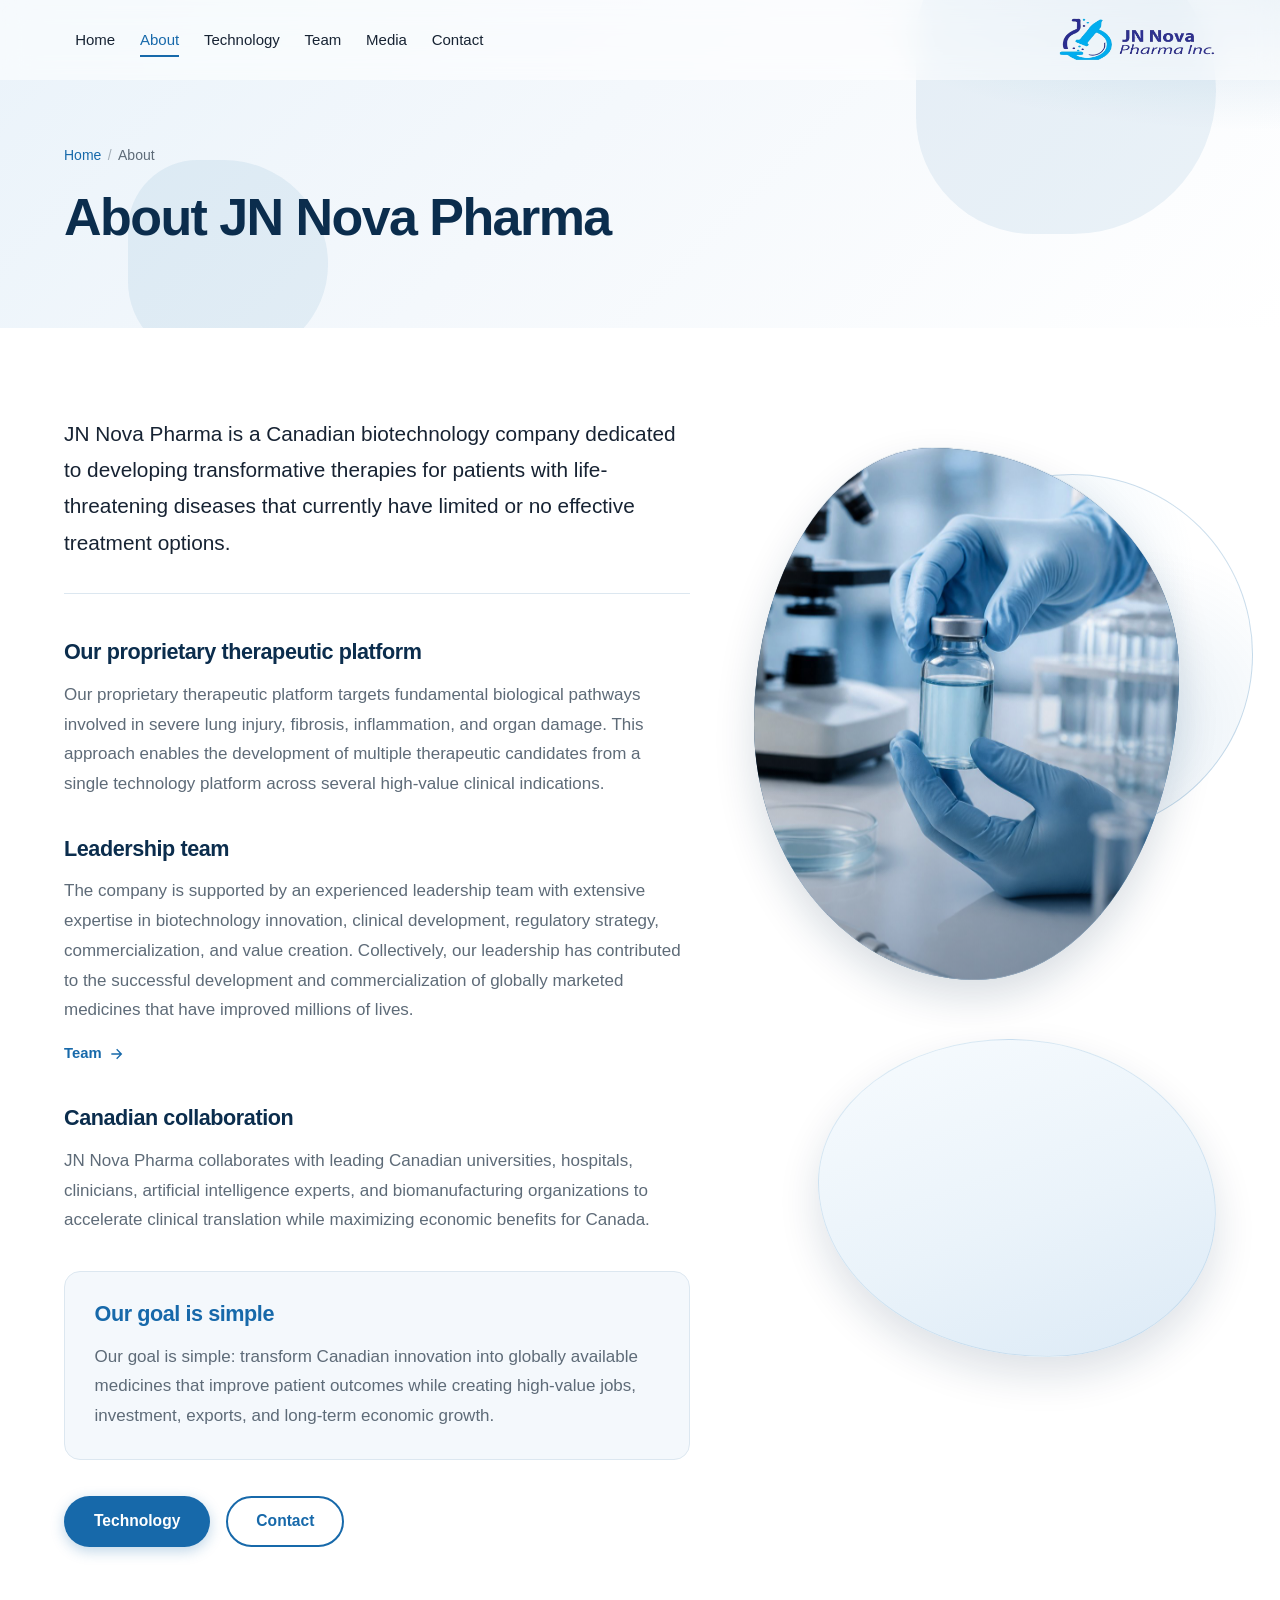
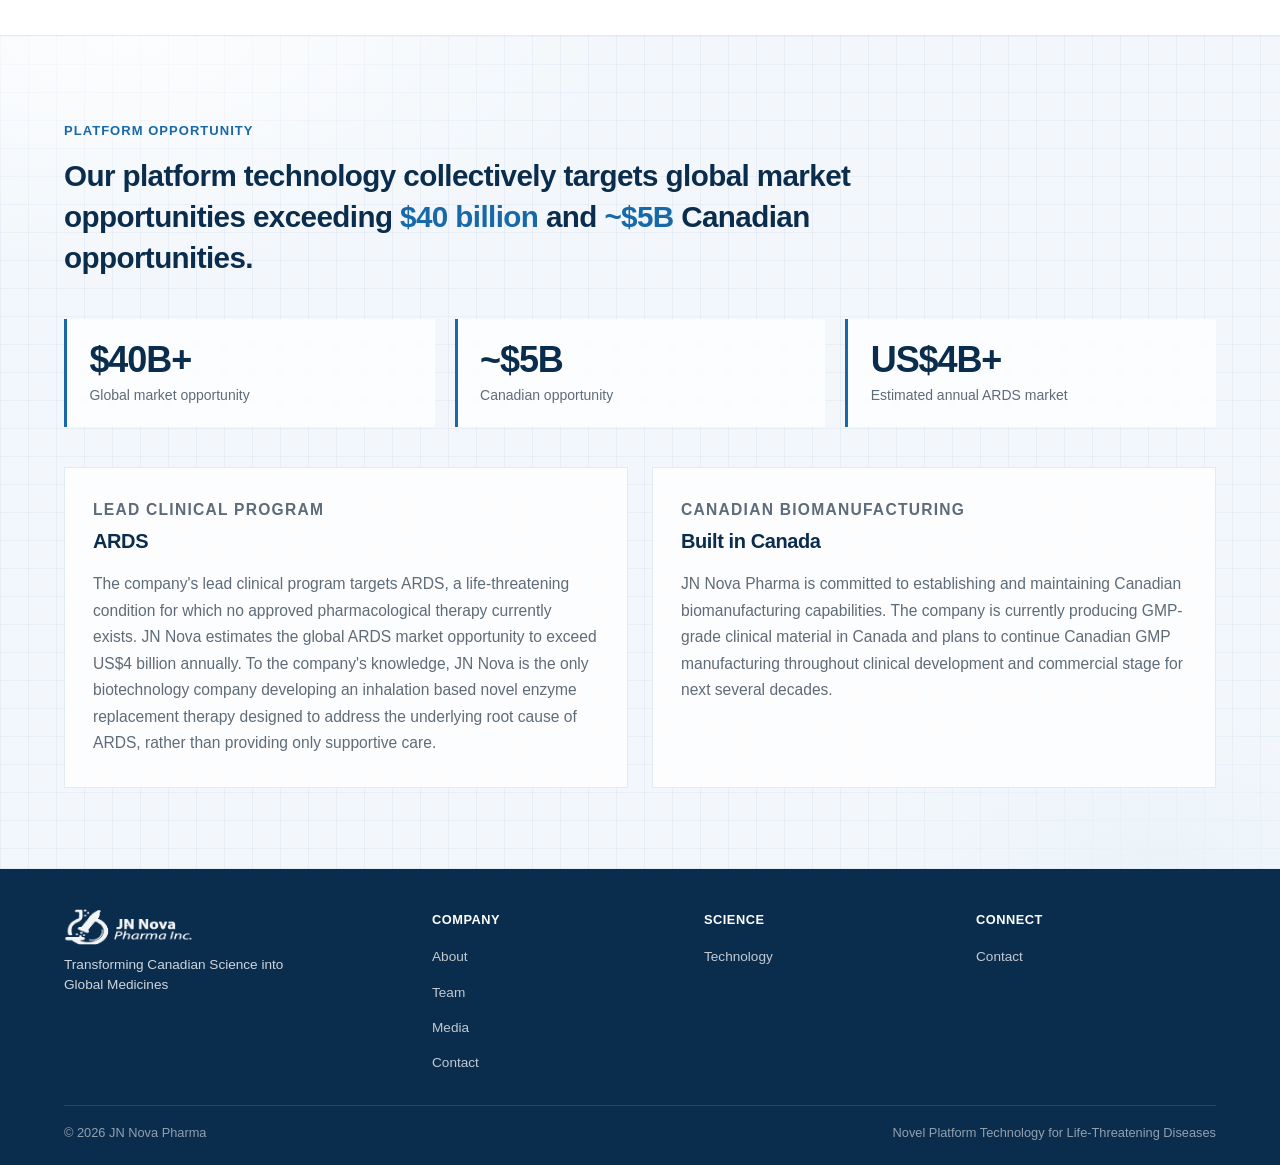
==== commit e0b77748: "added new thing to about page" ====
--- a/about.html
+++ b/about.html
@@ -126,6 +126,45 @@
         </aside>
       </div>
     </section>
+
+    <!-- Market opportunity, lead program, biomanufacturing -->
+    <section class="about-grid-section" aria-labelledby="opportunity-heading">
+      <div class="container">
+        <div class="about-grid-section__intro reveal">
+          <p class="section-label">Platform Opportunity</p>
+          <h2 class="about-grid-section__title" id="opportunity-heading">Our platform technology collectively targets global market opportunities exceeding <span>$40 billion</span> and <span>~$5B</span> Canadian opportunities.</h2>
+        </div>
+
+        <div class="about-grid-section__stats reveal">
+          <div class="about-stat">
+            <p class="about-stat__value">$40B+</p>
+            <p class="about-stat__label">Global market opportunity</p>
+          </div>
+          <div class="about-stat">
+            <p class="about-stat__value">~$5B</p>
+            <p class="about-stat__label">Canadian opportunity</p>
+          </div>
+          <div class="about-stat">
+            <p class="about-stat__value">US$4B+</p>
+            <p class="about-stat__label">Estimated annual ARDS market</p>
+          </div>
+        </div>
+
+        <div class="about-grid-section__panels stagger">
+          <article class="about-panel">
+            <p class="about-panel__eyebrow">Lead clinical program</p>
+            <h3>ARDS</h3>
+            <p>The company's lead clinical program targets ARDS, a life-threatening condition for which no approved pharmacological therapy currently exists. JN Nova estimates the global ARDS market opportunity to exceed US$4 billion annually. To the company's knowledge, JN Nova is the only biotechnology company developing an inhalation based novel enzyme replacement therapy designed to address the underlying root cause of ARDS, rather than providing only supportive care.</p>
+          </article>
+
+          <article class="about-panel">
+            <p class="about-panel__eyebrow">Canadian biomanufacturing</p>
+            <h3>Built in Canada</h3>
+            <p>JN Nova Pharma is committed to establishing and maintaining Canadian biomanufacturing capabilities. The company is currently producing GMP-grade clinical material in Canada and plans to continue Canadian GMP manufacturing throughout clinical development and commercial stage for next several decades.</p>
+          </article>
+        </div>
+      </div>
+    </section>
   </main>
 
   <footer class="site-footer">
--- a/styles.css
+++ b/styles.css
@@ -1305,6 +1305,25 @@
   box-shadow: var(--shadow-sm);
 }
 
+.contact-email-alt {
+  margin-top: 1.5rem;
+  padding-top: 1.35rem;
+  border-top: 1px solid var(--border);
+  text-align: center;
+  font-size: 0.95rem;
+  color: var(--text-secondary);
+}
+
+.contact-email-alt a {
+  color: var(--primary);
+  font-weight: 600;
+  text-decoration: none;
+}
+
+.contact-email-alt a:hover {
+  text-decoration: underline;
+}
+
 .form-group {
   margin-bottom: 1.25rem;
 }
@@ -1376,6 +1395,84 @@
   margin-bottom: 1rem;
 }
 
+/* Compact contact page — fit first viewport */
+.page-contact .contact-section {
+  padding: calc(var(--header-h) + 1.75rem) 0 2rem;
+}
+
+.page-contact .contact-grid {
+  gap: 2.25rem;
+  align-items: start;
+}
+
+.page-contact .contact-info .breadcrumb {
+  margin-bottom: 0.65rem;
+}
+
+.page-contact .contact-info .section-label {
+  margin-bottom: 0.5rem;
+}
+
+.page-contact .contact-info .section-title {
+  font-size: clamp(1.45rem, 2.6vw, 1.9rem);
+  margin-bottom: 0.9rem;
+  line-height: 1.28;
+}
+
+.page-contact .contact-info p {
+  font-size: 0.975rem;
+  line-height: 1.6;
+  margin-bottom: 0.8rem;
+}
+
+.page-contact .contact-info .link-row {
+  margin-top: 1rem;
+  gap: 0.75rem;
+}
+
+.page-contact .contact-info .btn {
+  padding: 0.65rem 1.15rem;
+  font-size: 0.9rem;
+}
+
+.page-contact .form-card {
+  padding: 1.5rem 1.6rem 1.35rem;
+  border-radius: var(--radius);
+}
+
+.page-contact .form-group {
+  margin-bottom: 0.85rem;
+}
+
+.page-contact .form-group label {
+  font-size: 0.85rem;
+  margin-bottom: 0.3rem;
+}
+
+.page-contact .form-group input,
+.page-contact .form-group textarea,
+.page-contact .form-group select {
+  padding: 0.65rem 0.85rem;
+  font-size: 0.925rem;
+}
+
+.page-contact .form-group textarea {
+  min-height: 0;
+  resize: vertical;
+}
+
+.page-contact .form-card .btn {
+  padding: 0.65rem 1.25rem;
+  font-size: 0.9rem;
+  width: auto;
+}
+
+.page-contact .contact-email-alt {
+  margin-top: 1rem;
+  padding-top: 0.9rem;
+  font-size: 0.9rem;
+}
+
 /* --------------------------------------------------------------------------
    CTA band
    -------------------------------------------------------------------------- */
@@ -1410,46 +1507,46 @@
 .site-footer {
   background: var(--dark);
   color: rgba(255, 255, 255, 0.8);
-  padding: 4rem 0 2rem;
+  padding: 2.5rem 0 1.35rem;
 }
 
 .footer-grid {
   display: grid;
   grid-template-columns: 1.4fr 1fr 1fr 1fr;
-  gap: 2.5rem;
-  margin-bottom: 3rem;
+  gap: 1.5rem 2rem;
+  margin-bottom: 1.75rem;
 }
 
 .footer-brand img {
-  height: 48px;
+  height: 36px;
   width: auto;
-  margin-bottom: 1rem;
+  margin-bottom: 0.65rem;
   opacity: 0.95;
 }
 
 .footer-brand p {
-  font-size: 0.925rem;
-  line-height: 1.6;
-  max-width: 280px;
+  font-size: 0.85rem;
+  line-height: 1.5;
+  max-width: 260px;
 }
 
 .footer-col h4 {
   color: var(--white);
-  font-size: 0.9rem;
+  font-size: 0.8rem;
   font-weight: 700;
   letter-spacing: 0.04em;
   text-transform: uppercase;
-  margin-bottom: 1.15rem;
+  margin-bottom: 0.75rem;
 }
 
 .footer-col ul {
   display: grid;
-  gap: 0.55rem;
+  gap: 0.4rem;
 }
 
 .footer-col a {
   color: rgba(255, 255, 255, 0.75);
-  font-size: 0.925rem;
+  font-size: 0.85rem;
   transition: color 0.25s ease;
 }
 
@@ -1459,12 +1556,12 @@
 
 .footer-bottom {
   border-top: 1px solid rgba(255, 255, 255, 0.12);
-  padding-top: 1.5rem;
+  padding-top: 1rem;
   display: flex;
   flex-wrap: wrap;
   justify-content: space-between;
-  gap: 1rem;
-  font-size: 0.85rem;
+  gap: 0.75rem;
+  font-size: 0.8rem;
   color: rgba(255, 255, 255, 0.55);
 }
 
@@ -2124,6 +2221,121 @@
 }
 
 /* --------------------------------------------------------------------------
+   About — opportunity / clinical / manufacturing (grid background)
+   -------------------------------------------------------------------------- */
+
+.about-grid-section {
+  position: relative;
+  padding: 5rem 0;
+  background-color: #f3f7fb;
+  background-image:
+    linear-gradient(rgba(23, 105, 170, 0.055) 1px, transparent 1px),
+    linear-gradient(90deg, rgba(23, 105, 170, 0.055) 1px, transparent 1px);
+  background-size: 28px 28px;
+  border-top: 1px solid rgba(23, 105, 170, 0.08);
+  border-bottom: 1px solid rgba(23, 105, 170, 0.08);
+}
+
+.about-grid-section::before {
+  content: "";
+  position: absolute;
+  inset: 0;
+  background:
+    radial-gradient(ellipse 70% 50% at 10% 0%, rgba(255, 255, 255, 0.75), transparent 55%),
+    radial-gradient(ellipse 50% 40% at 90% 100%, rgba(234, 243, 250, 0.9), transparent 50%);
+  pointer-events: none;
+}
+
+.about-grid-section .container {
+  position: relative;
+  z-index: 1;
+}
+
+.about-grid-section__intro {
+  max-width: 820px;
+  margin-bottom: 2.5rem;
+}
+
+.about-grid-section__title {
+  font-size: clamp(1.35rem, 2.8vw, 1.85rem);
+  font-weight: 700;
+  color: var(--dark);
+  letter-spacing: -0.02em;
+  line-height: 1.4;
+}
+
+.about-grid-section__title span {
+  color: var(--primary);
+}
+
+.about-grid-section__stats {
+  display: grid;
+  grid-template-columns: repeat(3, 1fr);
+  gap: 1.25rem;
+  margin-bottom: 2.5rem;
+}
+
+.about-stat {
+  padding: 1.35rem 1.4rem;
+  border-left: 3px solid var(--primary);
+  background: rgba(255, 255, 255, 0.72);
+  backdrop-filter: blur(4px);
+}
+
+.about-stat__value {
+  font-size: clamp(1.75rem, 3vw, 2.25rem);
+  font-weight: 800;
+  color: var(--dark);
+  letter-spacing: -0.03em;
+  line-height: 1.1;
+  margin-bottom: 0.35rem;
+}
+
+.about-stat__label {
+  font-size: 0.875rem;
+  color: var(--text-secondary);
+  line-height: 1.4;
+  margin: 0;
+}
+
+.about-grid-section__panels {
+  display: grid;
+  grid-template-columns: 1fr 1fr;
+  gap: 1.5rem;
+}
+
+.about-panel {
+  padding: 1.85rem 1.75rem;
+  background: rgba(255, 255, 255, 0.78);
+  border: 1px solid rgba(23, 105, 170, 0.12);
+  backdrop-filter: blur(4px);
+}
+
+.about-panel__eyebrow {
+  font-size: 0.75rem;
+  font-weight: 700;
+  letter-spacing: 0.08em;
+  text-transform: uppercase;
+  color: var(--primary);
+  margin-bottom: 0.55rem;
+}
+
+.about-panel h3 {
+  font-size: 1.25rem;
+  font-weight: 700;
+  color: var(--dark);
+  letter-spacing: -0.02em;
+  margin-bottom: 0.85rem;
+}
+
+.about-panel p {
+  color: var(--text-secondary);
+  font-size: 0.975rem;
+  line-height: 1.7;
+  margin: 0;
+}
+
+/* --------------------------------------------------------------------------
    Technology page layout
    -------------------------------------------------------------------------- */
 
@@ -2743,6 +2955,15 @@
     margin-left: 0;
     margin-top: 2.25rem;
     border-radius: 48% 52% 42% 58% / 45% 55% 45% 55%;
+  }
+
+  .about-grid-section {
+    padding: 3.75rem 0;
+  }
+
+  .about-grid-section__stats,
+  .about-grid-section__panels {
+    grid-template-columns: 1fr;
   }
 
   .tech-layout {
